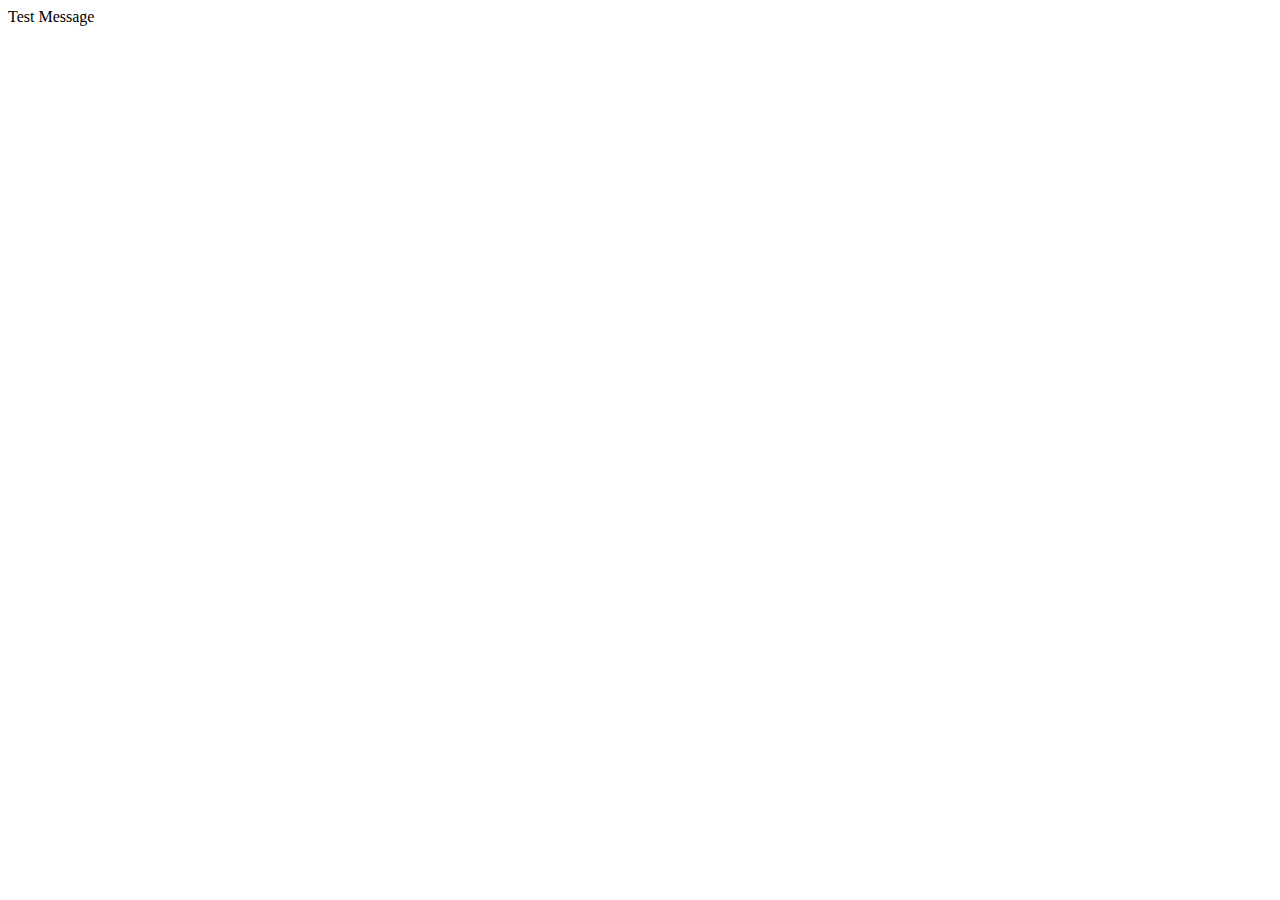
==== index.html @ 93689774 "start" ====
<!DOCTYPE html>
<html lang="en">
<head>
	<meta charset="UTF-8">
	<meta name="viewport" content="width=device-width, initial-scale=1.0">
	<title>Document</title>
</head>
<body>
	Test Message
</body>
</html>
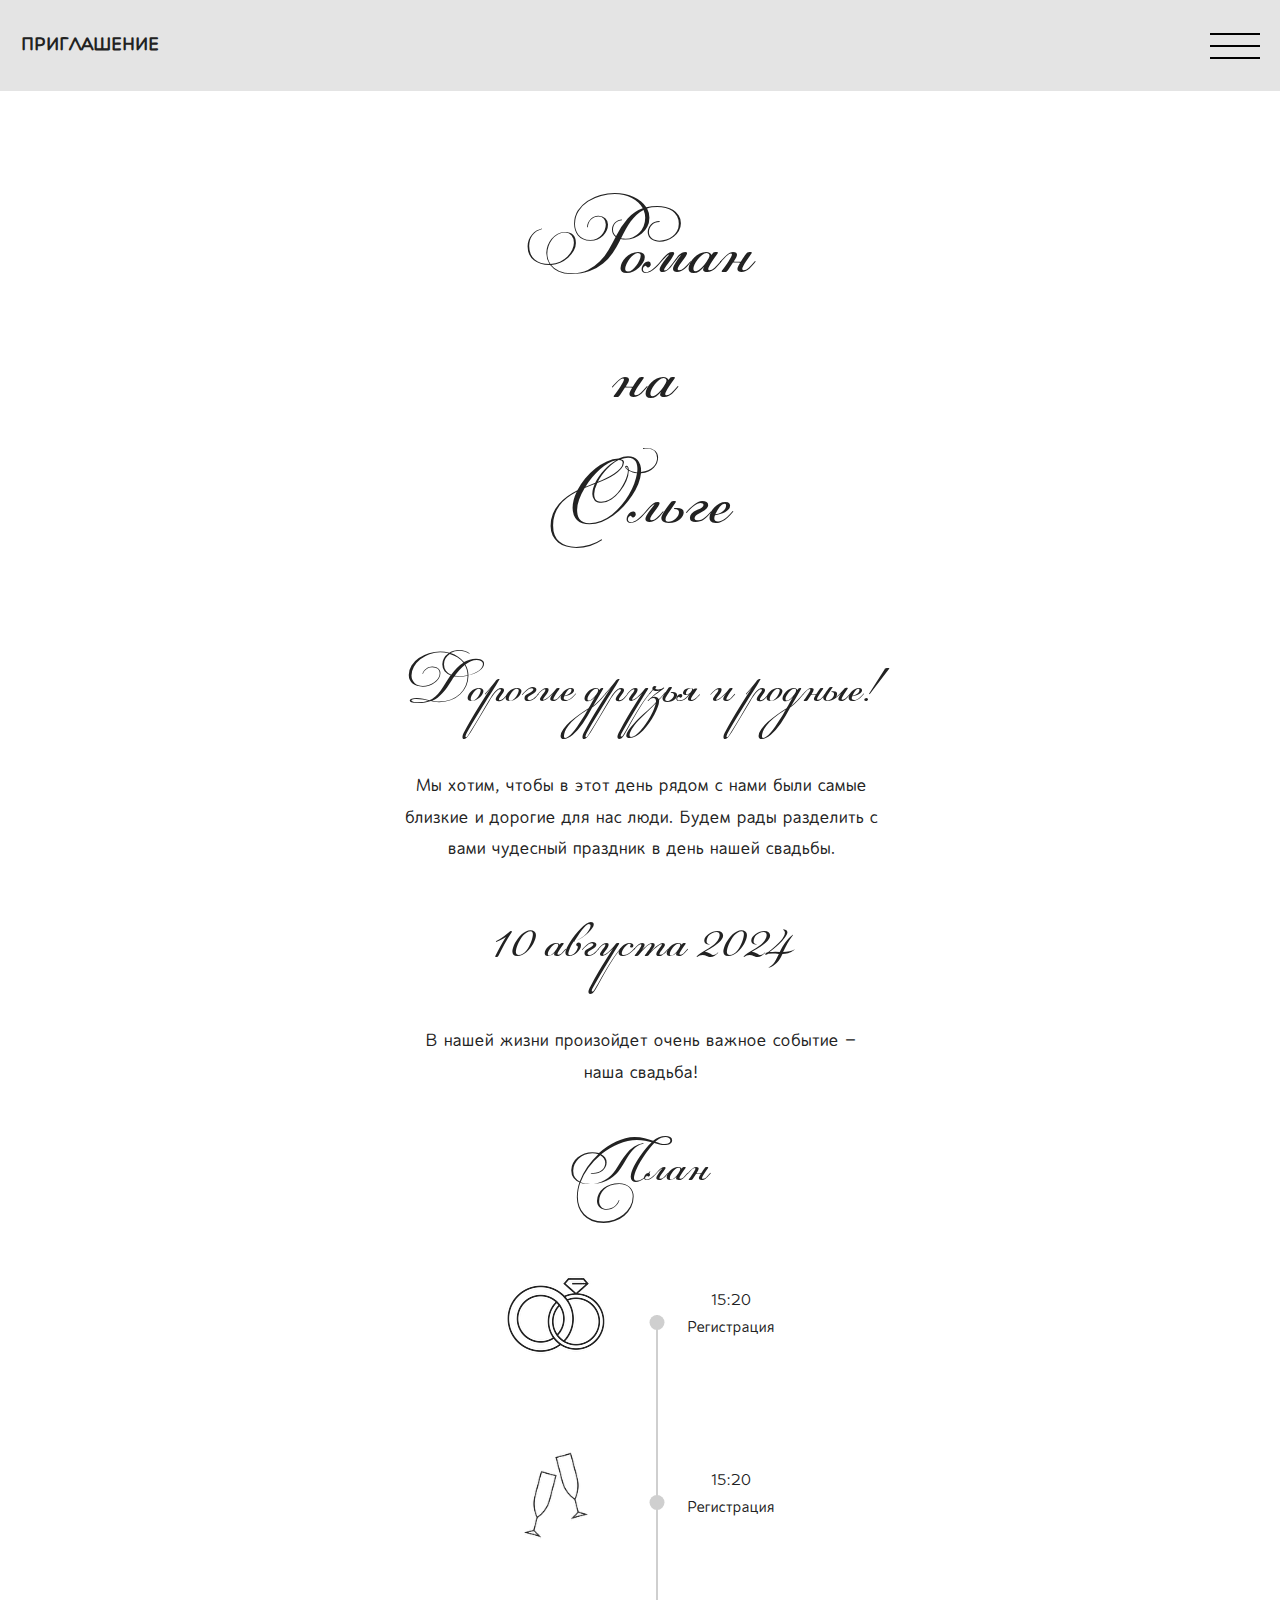
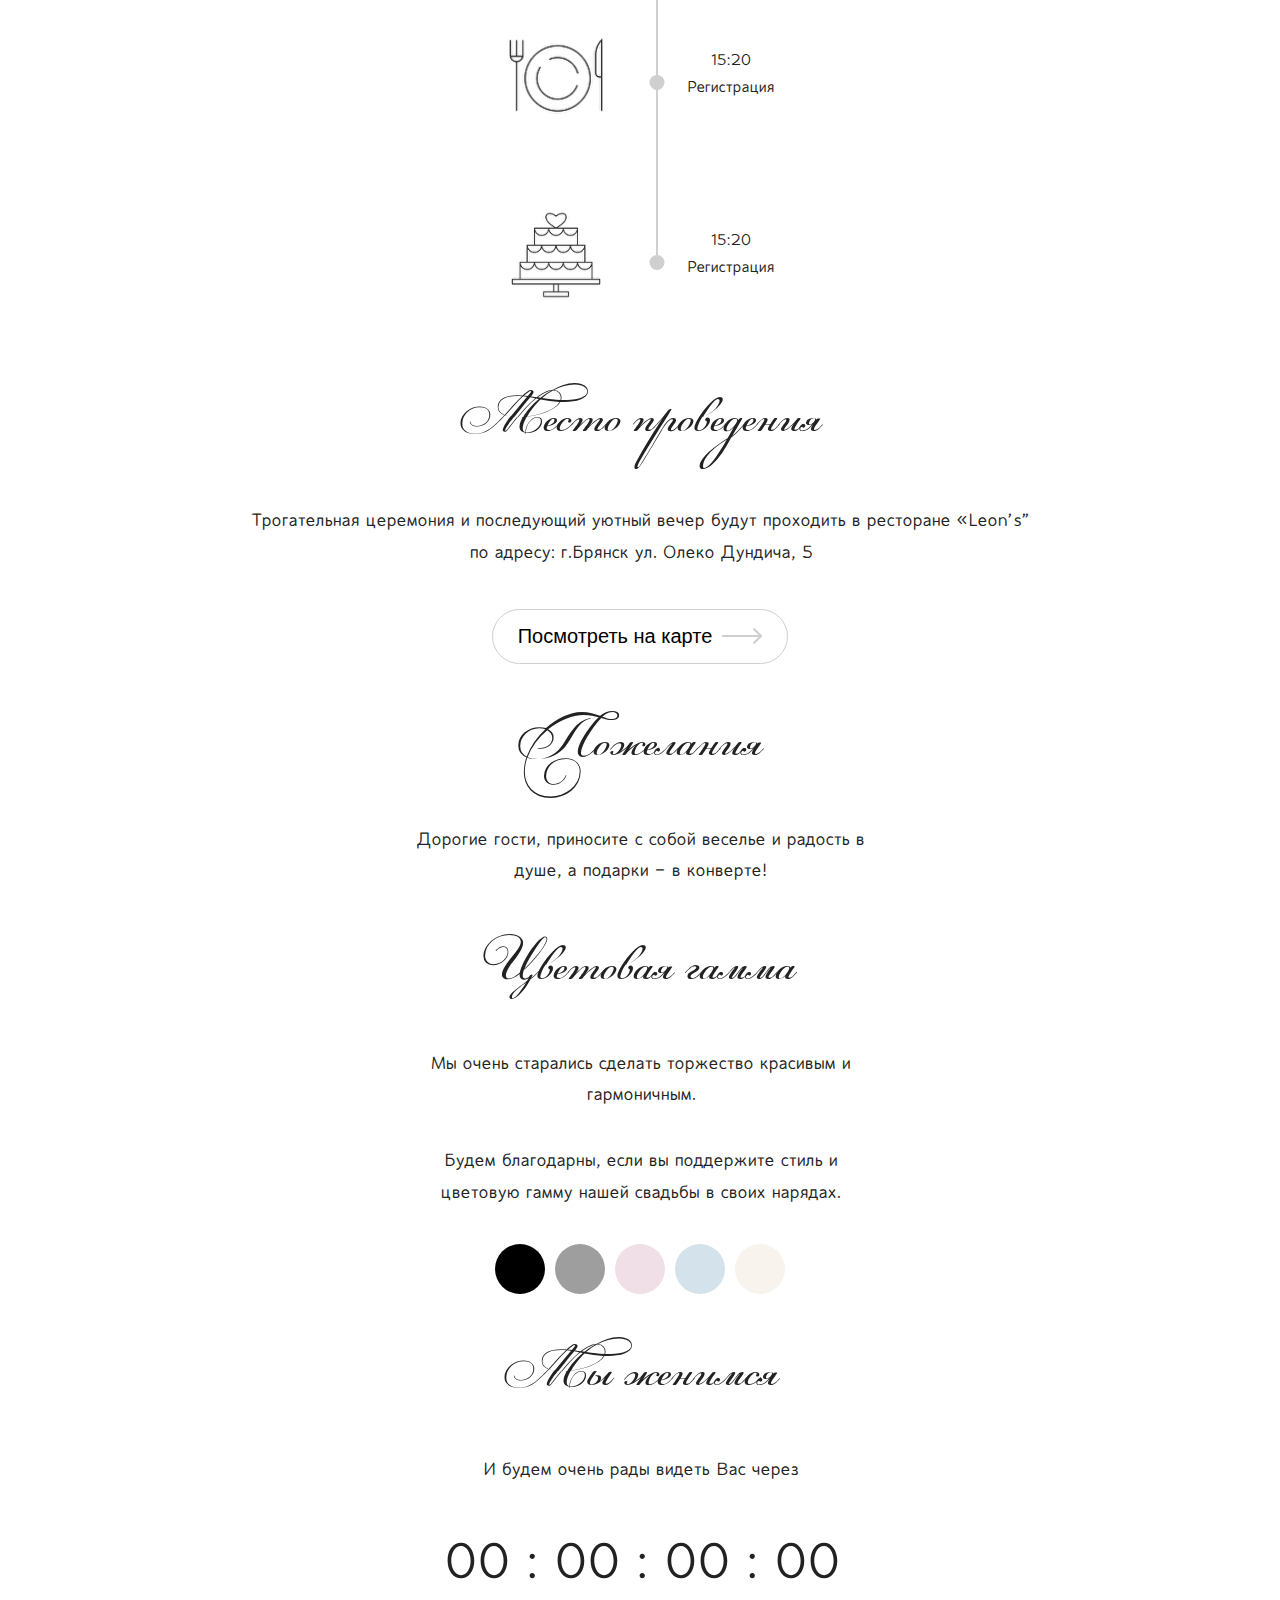
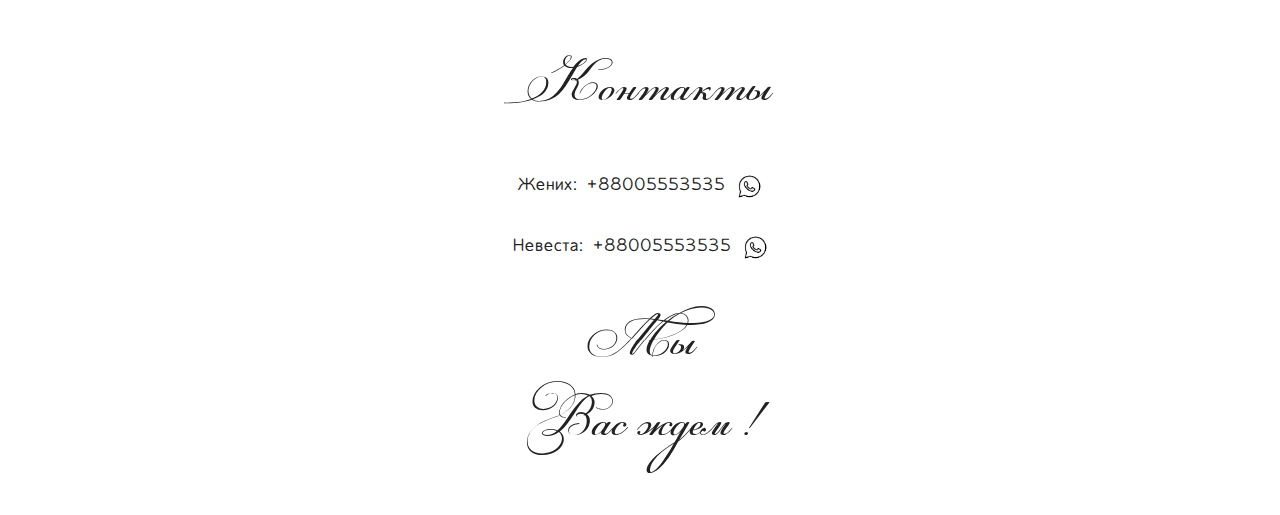
==== commit 5fd33536: "done desktop" ====
--- a/index.html
+++ b/index.html
@@ -1,11 +1,182 @@
 <!DOCTYPE html>
 <html lang="en">
+
 <head>
 	<meta charset="UTF-8">
 	<meta name="viewport" content="width=device-width, initial-scale=1.0">
+	<link rel="stylesheet" href="./fonts.css">
+	<link rel="stylesheet" href="./style.css">
 	<title>Document</title>
 </head>
+
 <body>
-	Test Message
+	<header>
+		<div class="header__wrapper">
+			<div class="header__title">
+				приглашение
+			</div>
+
+			<button class="burger__btn">
+				<div class="burger__line"></div>
+			</button>
+
+		</div>
+	</header>
+	<div class="burger__overlay"></div>
+	<div class="burger__menu">
+		<button class="burger__close"></button>
+		<ul>
+			<li><a href="#">Приглашаем Вас!</a></li>
+			<li><a href="#">План</a></li>
+			<li><a href="#">Как добраться?</a></li>
+			<li><a href="#">Контакты</a></li>
+		</ul>
+	</div>
+	<main>
+		<div class="container">
+			<div class="names">
+				<div class="names__main">Роман</div>
+				<div class="names__sub">на</div>
+				<div class="names__main">Ольге</div>
+			</div>
+
+			<div class="info-block">
+				<h2>Дорогие друзья и родные!</h2>
+				<div class="description">
+					Мы хотим, чтобы в этот день рядом с нами были самые близкие и дорогие для нас люди.
+					Будем рады разделить с вами чудесный праздник в день нашей свадьбы.
+				</div>
+			</div>
+
+			<div class="info-block">
+				<h2>10 августа 2024</h2>
+				<div class="description">
+					В нашей жизни произойдет очень
+					важное событие – наша свадьба!
+				</div>
+			</div>
+
+			<div class="plan">
+				<h2>План</h2>
+				<div class="description plan__wrapper">
+					<div class="plan__item">
+						<div class="plan__img">
+							<img src="/src/img/plan_1.png" alt="">
+						</div>
+
+						<div class="plan__time">
+							<div>15:20</div>
+							<div>Регистрация</div>
+						</div>
+					</div>
+
+					<div class="plan__item">
+						<div class="plan__img">
+							<img src="/src/img/plan_2.png" alt="">
+						</div>
+
+						<div class="plan__time">
+							<div>15:20</div>
+							<div>Регистрация</div>
+						</div>
+					</div>
+
+					<div class="plan__item">
+						<div class="plan__img">
+							<img src="./src/img/plan_3.png" alt="">
+						</div>
+
+						<div class="plan__time">
+							<div>15:20</div>
+							<div>Регистрация</div>
+						</div>
+					</div>
+
+					<div class="plan__item">
+						<div class="plan__img">
+							<img src="./src/img/plan_4.png" alt="">
+						</div>
+
+						<div class="plan__time">
+							<div>15:20</div>
+							<div>Регистрация</div>
+						</div>
+					</div>
+
+				</div>
+			</div>
+
+			<div class="info-block map">
+				<h2>Место проведения</h2>
+				<div class="description">
+					Трогательная церемония и последующий уютный вечер  будут проходить в ресторане «Leon’s” <br> по адресу:  г.Брянск ул. Олеко Дундича, 5
+				</div>
+				<button class="map__btn">
+					<p>
+						Посмотреть на карте
+					</p>
+					<div class="map__arrow" />
+				</button>
+				<div class="map__wrapper">
+					<script type="text/javascript" charset="utf-8" async
+						src="https://api-maps.yandex.ru/services/constructor/1.0/js/?um=constructor%3A252fe10f7a191d6874a0693f2eb930dd4487abc933e2cbe1b7acec1ec0d517e5&amp;width=100%&amp;height=450&amp;lang=ru_RU&amp;scroll=true"></script>
+				</div>
+			</div>
+
+			<div class="info-block whishes">
+				<h2>Пожелания</h2>
+				<div class="description">
+					Дорогие гости, приносите с собой веселье и радость в душе,
+					а подарки - в конверте!
+				</div>
+			</div>
+
+			<div class="info-block colors">
+				<h2>Цветовая гамма</h2>
+				<div class="description">
+					Мы очень старались сделать торжество красивым и гармоничным.
+				</div>
+				<div class="description">
+					Будем благодарны, если вы поддержите стиль и цветовую гамму нашей свадьбы в своих нарядах.
+				</div>
+				<div class="colors__wrapper">
+				</div>
+			</div>
+
+
+			<div class="info-block merryed">
+				<h2>Мы женимся</h2>
+				<div class="description">
+					И будем очень рады видеть Вас через
+				</div>
+
+				<div class="merryed__timer">
+					00 : 00 : 00 : 00
+				</div>
+			</div>
+
+			<div class="info-block contact">
+				<h2>Контакты</h2>
+				<div class="contact__wrapper description">
+					<div class="contact__item">Жених:
+						<a href="tel:">+88005553535</a>
+						<img src="./src/img/phone.png" alt="">
+					</div>
+					<div class="contact__item">Невеста:
+						<a href="tel:">+88005553535</a>
+						<img src="./src/img/phone.png" alt="">
+					</div>
+				</div>
+			</div>
+
+			<div class="info-block contact">
+				<h2>Мы <br> Вас ждем !</h2>
+			</div>
+		</div>
+	</main>
+
+	<script type="module" src="./script.js"></script>
+
 </body>
+
 </html>--- a/fonts.css
+++ b/fonts.css
@@ -0,0 +1,15 @@
+@font-face {
+	font-family: "Florisel";
+	font-weight: 400;
+	src: local("florisel"),
+		url("/src/fonts/florisel/florisel.woff") format("woff"),
+		url("/src/fonts/florisel/florisel.ttf") format("ttf");
+}
+
+@font-face {
+	font-family: "Klukva";
+	font-weight: 400;
+	src: local("florisel"),
+		url("/src/fonts/klukva/klukva.woff") format("woff"),
+		url("/src/fonts/klukva/klukva.ttf") format("ttf");
+}--- a/style.css
+++ b/style.css
@@ -0,0 +1,395 @@
+* {
+	margin: 0;
+	padding: 0;
+	box-sizing: border-box;
+}
+
+body {
+	margin: 0;
+	padding: 0;
+	overflow-x: hidden;
+	color: #222222;
+	line-height: 1.25;
+	font-family: 'Klukva';
+}
+
+h1,
+h2,
+h3,
+a,
+p,
+ul,
+li {
+	font-size: inherit;
+	padding: 0;
+	margin: 0;
+}
+
+a {
+	color: inherit;
+	text-decoration: none;
+}
+
+ul,
+li {
+	list-style: none;
+}
+
+button {
+	border: inherit;
+	background: inherit;
+}
+
+h2 {
+	font-size: 65px;
+	font-weight: 400;
+	font-family: 'Florisel';
+}
+
+.container {
+	max-width: 850px;
+	padding: 0 15px;
+	margin: 0 auto;
+}
+
+.names {
+	display: flex;
+	flex-direction: column;
+	font-family: 'Florisel';
+	margin-bottom: 80px;
+}
+
+.names__main {
+	font-size: 100px;
+}
+
+.names__sub {
+	font-size: 100px;
+}
+
+.description {
+	font-size: 25px;
+}
+
+main {
+	margin-top: 200px;
+	text-align: center;
+}
+
+header {
+	position: fixed;
+	z-index: 1;
+	top: 0;
+	left: 0;
+	padding: 30px 20px;
+	width: 100%;
+	background-color: #e4e4e4;
+}
+
+.header__wrapper {
+	display: flex;
+	justify-content: space-between;
+	align-items: center;
+	width: 100%;
+}
+
+.header__title {
+	color: #222222;
+	font-size: 25px;
+	font-weight: 700;
+	text-transform: uppercase;
+}
+
+.burger__btn {
+	display: flex;
+	flex-direction: column;
+	gap: 10px;
+	width: 50px;
+	cursor: pointer;
+	transition: .2s;
+}
+
+.burger__btn:hover {
+	transform: scale(1.1);
+}
+
+.burger__btn::before,
+.burger__btn::after {
+	content: '';
+	width: 100%;
+	height: 2px;
+	background: black;
+}
+
+.burger__line {
+	width: 100%;
+	height: 2px;
+	background: black;
+}
+
+.burger__btn.active {
+	gap: 0px;
+}
+
+.burger__btn.active::after {
+	transform: rotate(45deg);
+}
+
+.burger__btn.active::before {
+	transform: rotate(-45deg);
+}
+
+.burger__btn.active .burger__line {
+	display: none;
+}
+
+.burger__menu {
+	position: fixed;
+	z-index: 3;
+	top: 0;
+	right: -100%;
+	padding: 65px 45px 0;
+	height: 100%;
+	background: #a7a7a7;
+	transition: .25s;
+	color: #ffffff;
+}
+
+.burger__menu ul {
+	display: flex;
+	flex-direction: column;
+	font-size: 24px;
+	gap: 20px;
+}
+
+.burger__menu ul li {
+	transition: .25s;
+}
+
+.burger__menu ul li:hover {
+	color: rgb(76, 77, 73);
+	transform: scale(1.1);
+}
+
+.burger__menu.active {
+	right: 0;
+}
+
+.burger__overlay {
+	display: none;
+	position: fixed;
+	z-index: 2;
+	top: 0;
+	left: 0;
+	width: 100%;
+	height: 100%;
+	background: rgba(0, 0, 0, 0.5);
+}
+
+.active.burger__overlay {
+	display: block;
+}
+
+.burger__close {
+	position: absolute;
+	top: 15px;
+	right: 15px;
+	width: 25px;
+	height: 25px;
+	transition: .2s;
+	padding: 3px;
+	cursor: pointer;
+}
+
+.burger__close::before,
+.burger__close::after {
+	content: '';
+	position: absolute;
+	top: 50%;
+	left: 0;
+	width: 100%;
+	height: 2px;
+	transform: rotate(45deg);
+	background: #ffffff;
+}
+
+.burger__close::after {
+	transform: rotate(-45deg);
+}
+
+.burger__close:hover {
+	transform: scale(1.2);
+}
+
+.info-block {
+	display: flex;
+	flex-direction: column;
+	max-width: 475px;
+	margin: 0 auto;
+	gap: 35px;
+	margin-bottom: 45px;
+}
+
+/* ====== PLAN ===== */
+
+.plan__wrapper {
+	margin-top: 50px;
+}
+
+.plan__item {
+	display: flex;
+	align-items: center;
+	justify-content: center;
+	height: 100px;
+	margin-bottom: 80px;
+	gap: 80px;
+}
+
+.plan__time {
+	position: relative;
+	display: flex;
+	flex-direction: column;
+	justify-content: center;
+	height: 100%;
+	font-size: 22px;
+}
+
+.plan__time::after,
+.plan__time::before {
+	content: '';
+	display: block;
+	position: absolute;
+	top: 0;
+	left: -30px;
+	background: #cfcfcf;
+}
+
+.plan__time::after {
+	width: 15px;
+	height: 15px;
+	border-radius: 50%;
+	top: 50%;
+	left: -29px;
+	transform: translateX(-50%);
+}
+
+.plan__time::before {
+	width: 2px;
+	height: calc(100% + 80px);
+}
+
+.plan__item:first-child .plan__time::before {
+	height: calc(50% + 80px);
+	top: 50%;
+}
+
+.plan__item:last-child .plan__time::before {
+	height: 50%;
+}
+
+.plan__img {
+	width: 100px;
+	height: 100px;
+}
+
+.plan__img img {
+	width: 100%;
+	object-fit: contain;
+}
+
+
+/* MAP */
+.info-block.map {
+	max-width: 100%;
+	gap: 40px;
+}
+
+.map__wrapper {
+	display: none;
+}
+
+.map__wrapper.active {
+	display: block;
+}
+
+.map__btn {
+	display: flex;
+	align-self: center;
+	align-items: center;
+	gap: 10px;
+	font-size: 20px;
+	padding: 15px 25px;
+	border-radius: 35px;
+	border: 1px solid #cfcfcf;
+	cursor: pointer;
+	transition: .2s;
+}
+
+.map__arrow {
+	position: relative;
+	width: 40px;
+	height: 2px;
+	background: #cfcfcf;
+}
+
+.map__arrow::after,
+.map__arrow::before {
+	content: '';
+	position: absolute;
+	width: 10px;
+	height: 2px;
+	right: 0;
+	background: #cfcfcf;
+}
+
+.map__arrow::after {
+	transform: translateY(-4px) rotate(45deg);
+}
+
+.map__arrow::before {
+	transform: translateY(4px) rotate(-45deg);
+}
+
+.colors__wrapper {
+	display: flex;
+	align-items: center;
+	justify-content: center;
+	gap: 10px;
+}
+
+.colors__item {
+	width: 50px;
+	height: 50px;
+	border-radius: 50%;
+}
+
+
+/* merryed__timer */
+
+.info-block.merryed {
+	max-width: 100%;
+}
+
+.merryed__timer {
+	font-size: 70px;
+}
+
+/* contact__wrapper */
+
+.contact__wrapper {
+	display: flex;
+	flex-direction: column;
+	gap: 30px;
+}
+
+.contact__item {
+	display: flex;
+	justify-content: center;
+	align-items: center;
+	gap: 10px;
+}
+
+.contact__item img {
+	width: 30px;
+	height: 30px;
+}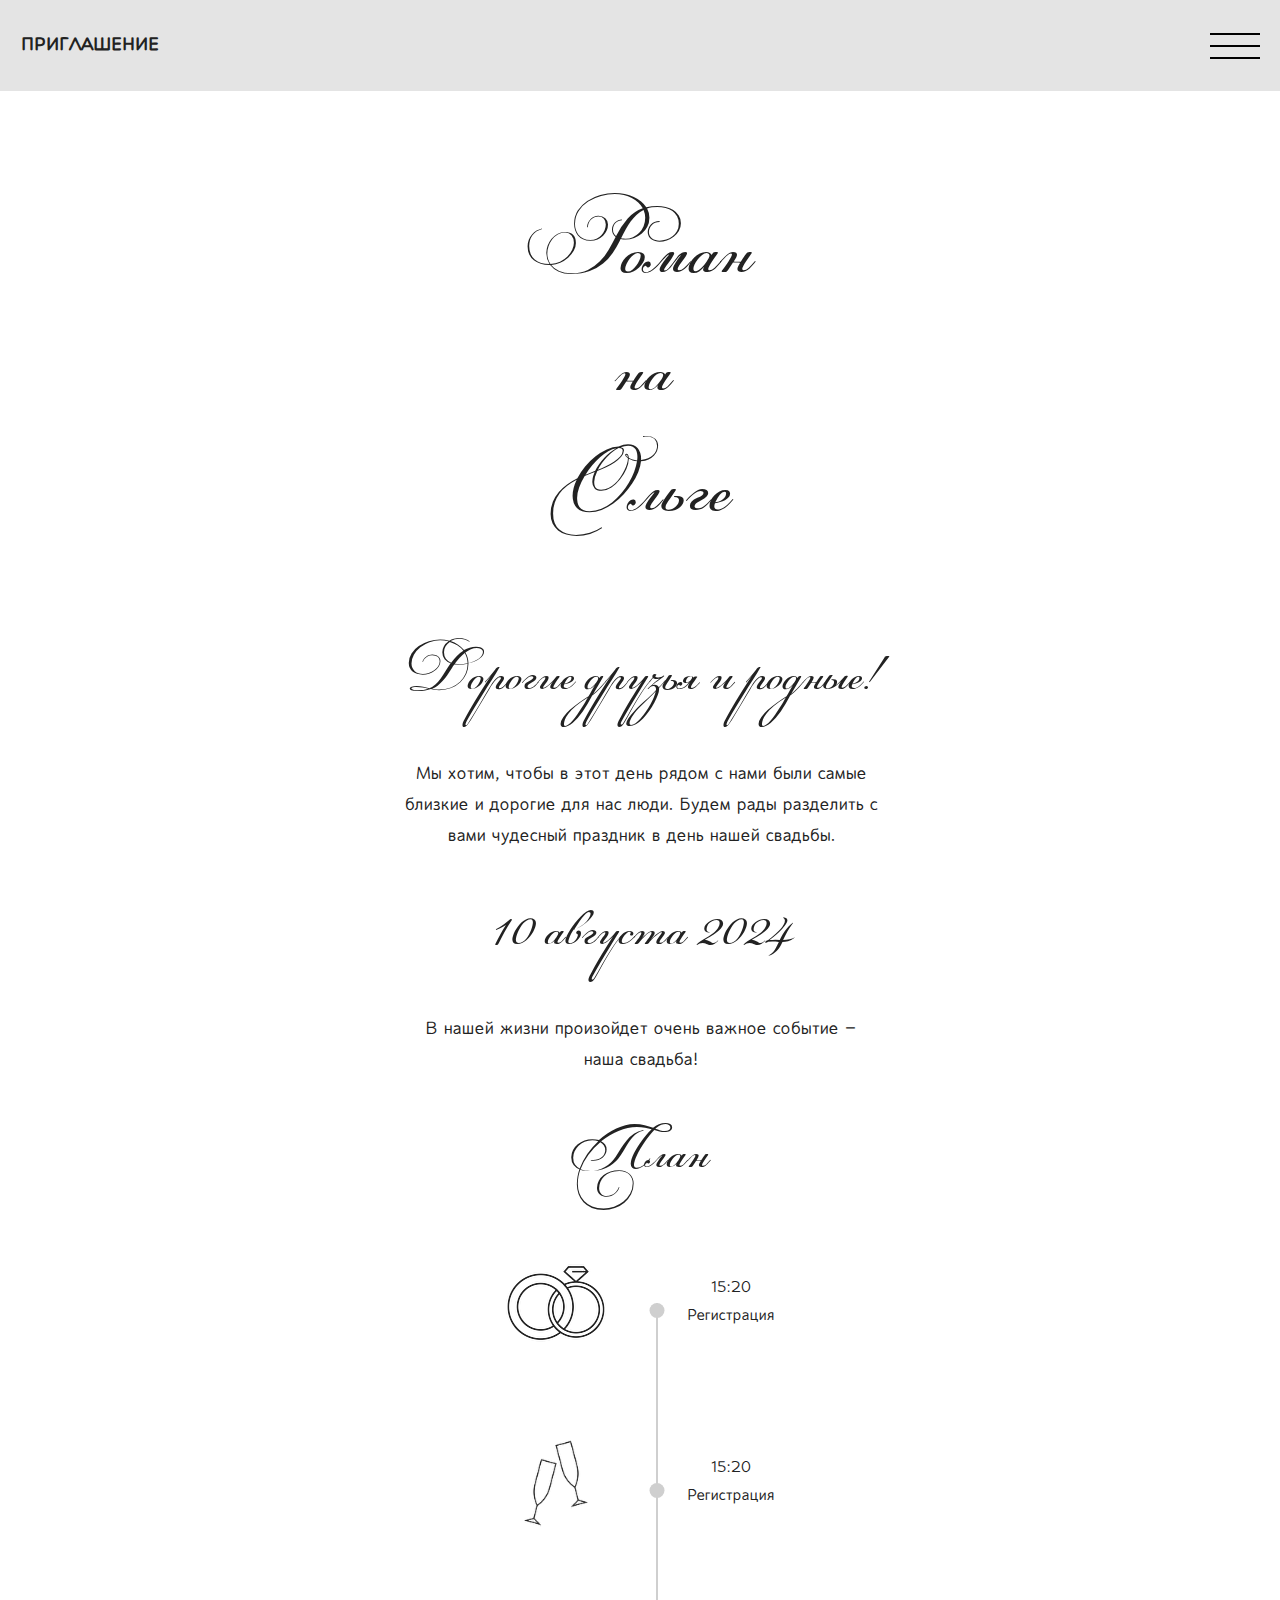
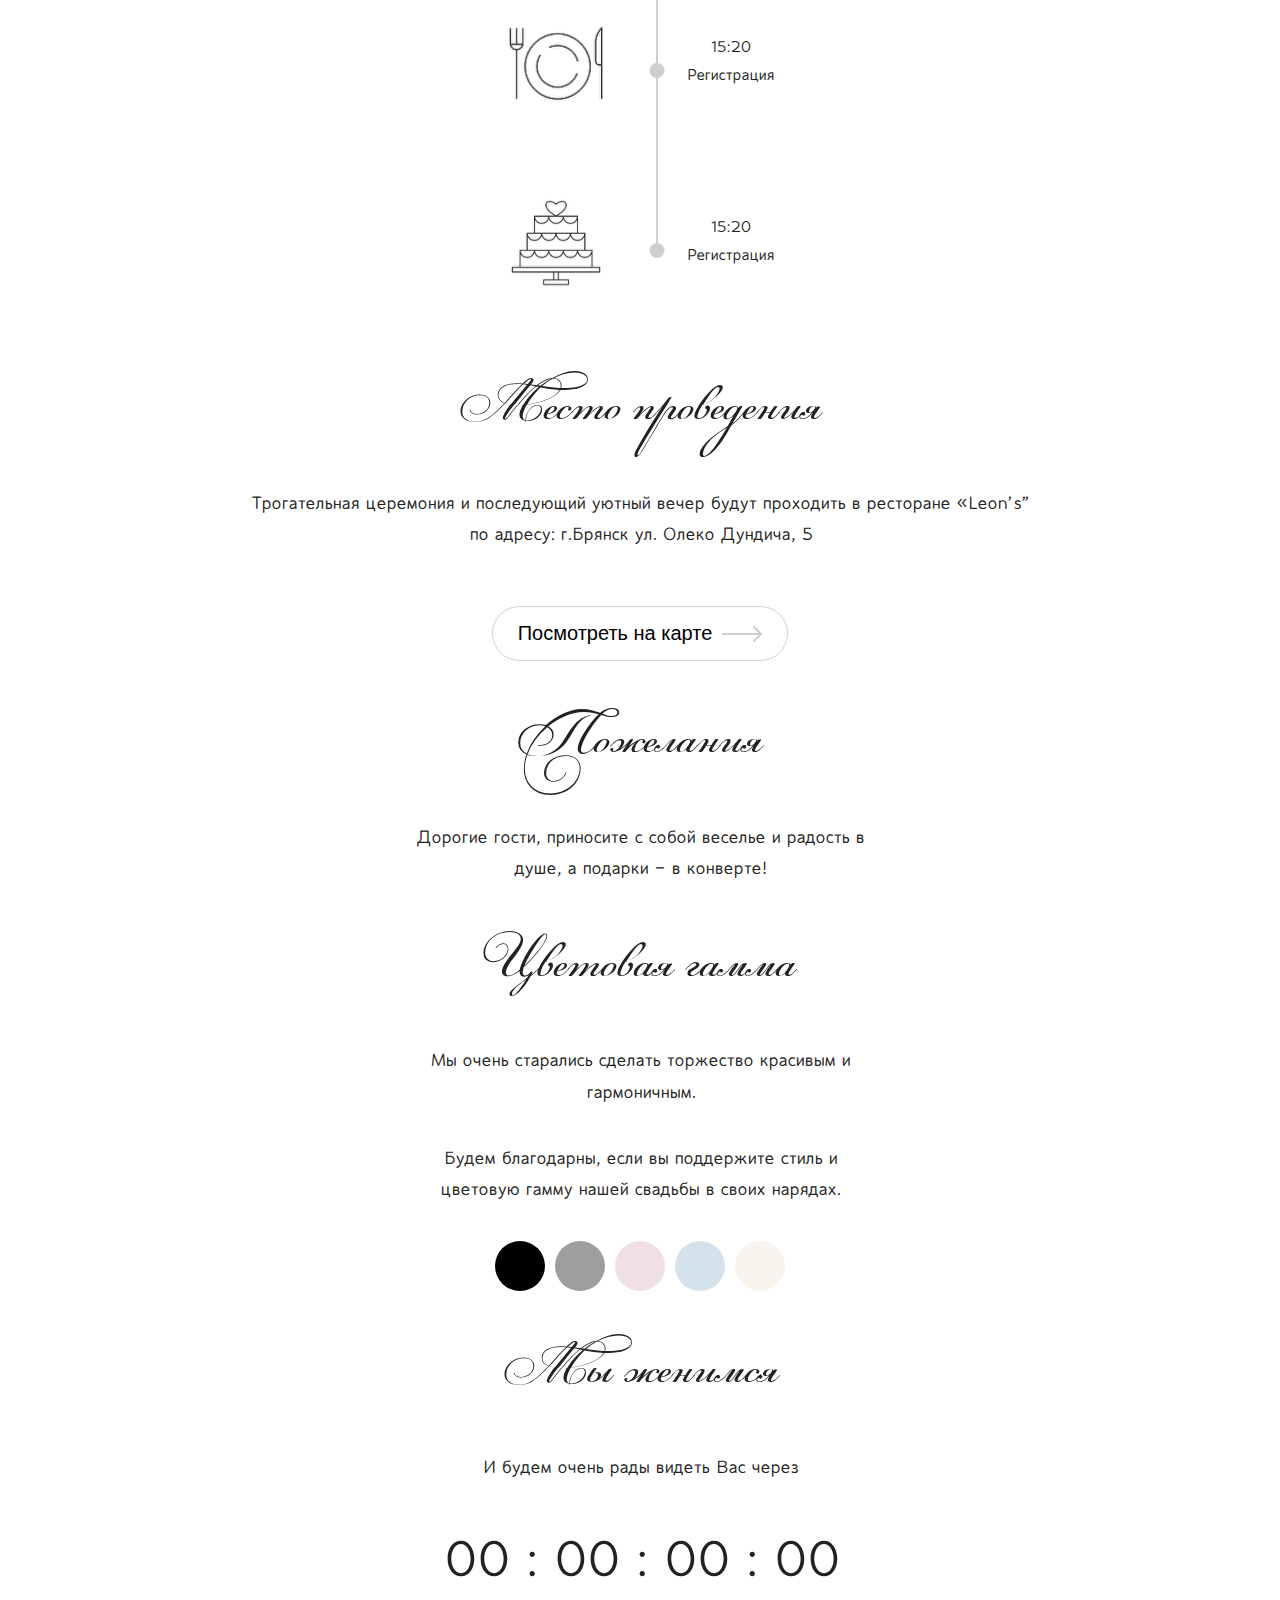
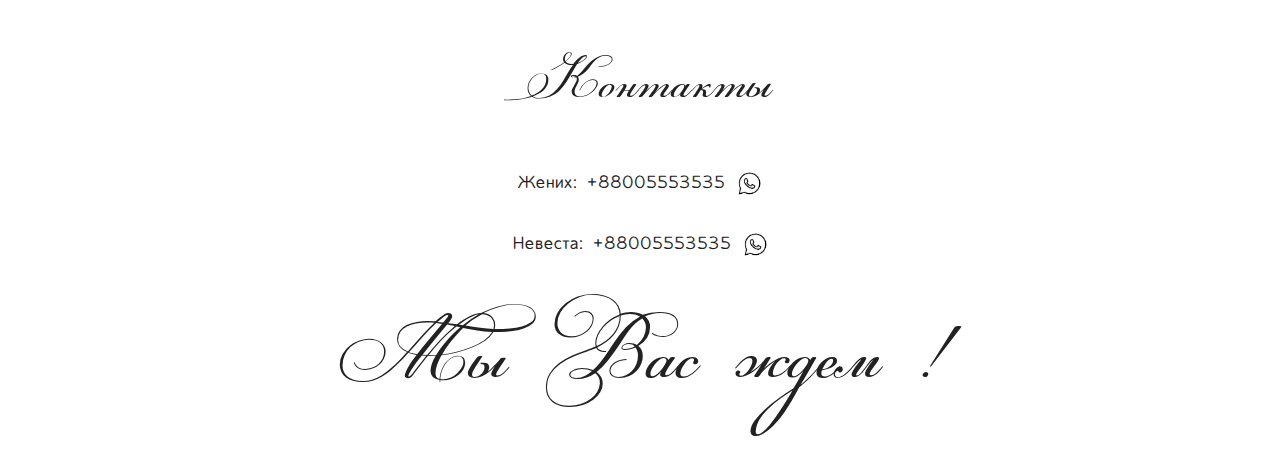
==== commit c7ab2cbd: "tag v2: add adaptiv and link" ====
--- a/index.html
+++ b/index.html
@@ -26,10 +26,12 @@
 	<div class="burger__menu">
 		<button class="burger__close"></button>
 		<ul>
-			<li><a href="#">Приглашаем Вас!</a></li>
-			<li><a href="#">План</a></li>
-			<li><a href="#">Как добраться?</a></li>
-			<li><a href="#">Контакты</a></li>
+			<li><a href="#invite">Приглашаем Вас!</a></li>
+			<li><a href="#plan">План</a></li>
+			<li><a href="#map">Как добраться?</a></li>
+			<li><a href="#whishes">Пожелания</a></li>
+			<li><a href="#colors">Цветовая гамма</a></li>
+			<li><a href="#contacts">Контакты</a></li>
 		</ul>
 	</div>
 	<main>
@@ -40,7 +42,7 @@
 				<div class="names__main">Ольге</div>
 			</div>
 
-			<div class="info-block">
+			<div class="info-block" id="invite">
 				<h2>Дорогие друзья и родные!</h2>
 				<div class="description">
 					Мы хотим, чтобы в этот день рядом с нами были самые близкие и дорогие для нас люди.
@@ -56,7 +58,7 @@
 				</div>
 			</div>
 
-			<div class="plan">
+			<div class="plan"  id="plan">
 				<h2>План</h2>
 				<div class="description plan__wrapper">
 					<div class="plan__item">
@@ -106,7 +108,7 @@
 				</div>
 			</div>
 
-			<div class="info-block map">
+			<div class="info-block map"  id="map">
 				<h2>Место проведения</h2>
 				<div class="description">
 					Трогательная церемония и последующий уютный вечер  будут проходить в ресторане «Leon’s” <br> по адресу:  г.Брянск ул. Олеко Дундича, 5
@@ -123,7 +125,7 @@
 				</div>
 			</div>
 
-			<div class="info-block whishes">
+			<div class="info-block whishes"  id="whishes">
 				<h2>Пожелания</h2>
 				<div class="description">
 					Дорогие гости, приносите с собой веселье и радость в душе,
@@ -131,7 +133,7 @@
 				</div>
 			</div>
 
-			<div class="info-block colors">
+			<div class="info-block colors" id="colors">
 				<h2>Цветовая гамма</h2>
 				<div class="description">
 					Мы очень старались сделать торжество красивым и гармоничным.
@@ -155,7 +157,7 @@
 				</div>
 			</div>
 
-			<div class="info-block contact">
+			<div class="info-block contact" id="contacts">
 				<h2>Контакты</h2>
 				<div class="contact__wrapper description">
 					<div class="contact__item">Жених:
@@ -169,8 +171,8 @@
 				</div>
 			</div>
 
-			<div class="info-block contact">
-				<h2>Мы <br> Вас ждем !</h2>
+			<div class="info-block end">
+				<h2>Мы Вас ждем !</h2>
 			</div>
 		</div>
 	</main>
--- a/style.css
+++ b/style.css
@@ -2,6 +2,11 @@
 	margin: 0;
 	padding: 0;
 	box-sizing: border-box;
+}
+
+html {
+	scroll-behavior: smooth;
+	scroll-padding-top: 110px;
 }
 
 body {
@@ -64,7 +69,7 @@
 }
 
 .names__sub {
-	font-size: 100px;
+	font-size: 90px;
 }
 
 .description {
@@ -301,7 +306,6 @@
 /* MAP */
 .info-block.map {
 	max-width: 100%;
-	gap: 40px;
 }
 
 .map__wrapper {
@@ -318,6 +322,7 @@
 	align-items: center;
 	gap: 10px;
 	font-size: 20px;
+	margin-top: 20px;
 	padding: 15px 25px;
 	border-radius: 35px;
 	border: 1px solid #cfcfcf;
@@ -392,4 +397,62 @@
 .contact__item img {
 	width: 30px;
 	height: 30px;
+}
+
+.info-block.end {
+	max-width: 100%;
+}
+
+.info-block.end h2 {
+	word-spacing: 20px;
+	font-size: 100px;
+}
+
+@media (max-width: 765px) {
+	.names__main {
+		font-size: 75px;
+	}
+
+	.names__sub {
+		font-size: 70px;
+	}
+
+	h2 {
+		font-size: 50px;
+	}
+
+	.info-block {
+		gap: 10px;
+		margin-bottom: 30px
+	}
+
+	.description {
+		font-size: 20px;
+	}
+
+	.merryed__timer {
+		font-size: 55px;
+	}
+
+	.info-block.end h2 {
+		font-size: 55px;
+		word-spacing: 5px;
+	}
+
+	.plan__wrapper {
+		margin-top: 20px;
+	}
+
+	.plan__item {
+		margin-bottom: 55px;
+	}
+
+	.map__btn {
+		font-size: 16px;
+		padding: 10px 15px;
+	}
+
+	.contact__wrapper {
+		gap: 15px;
+	}
 }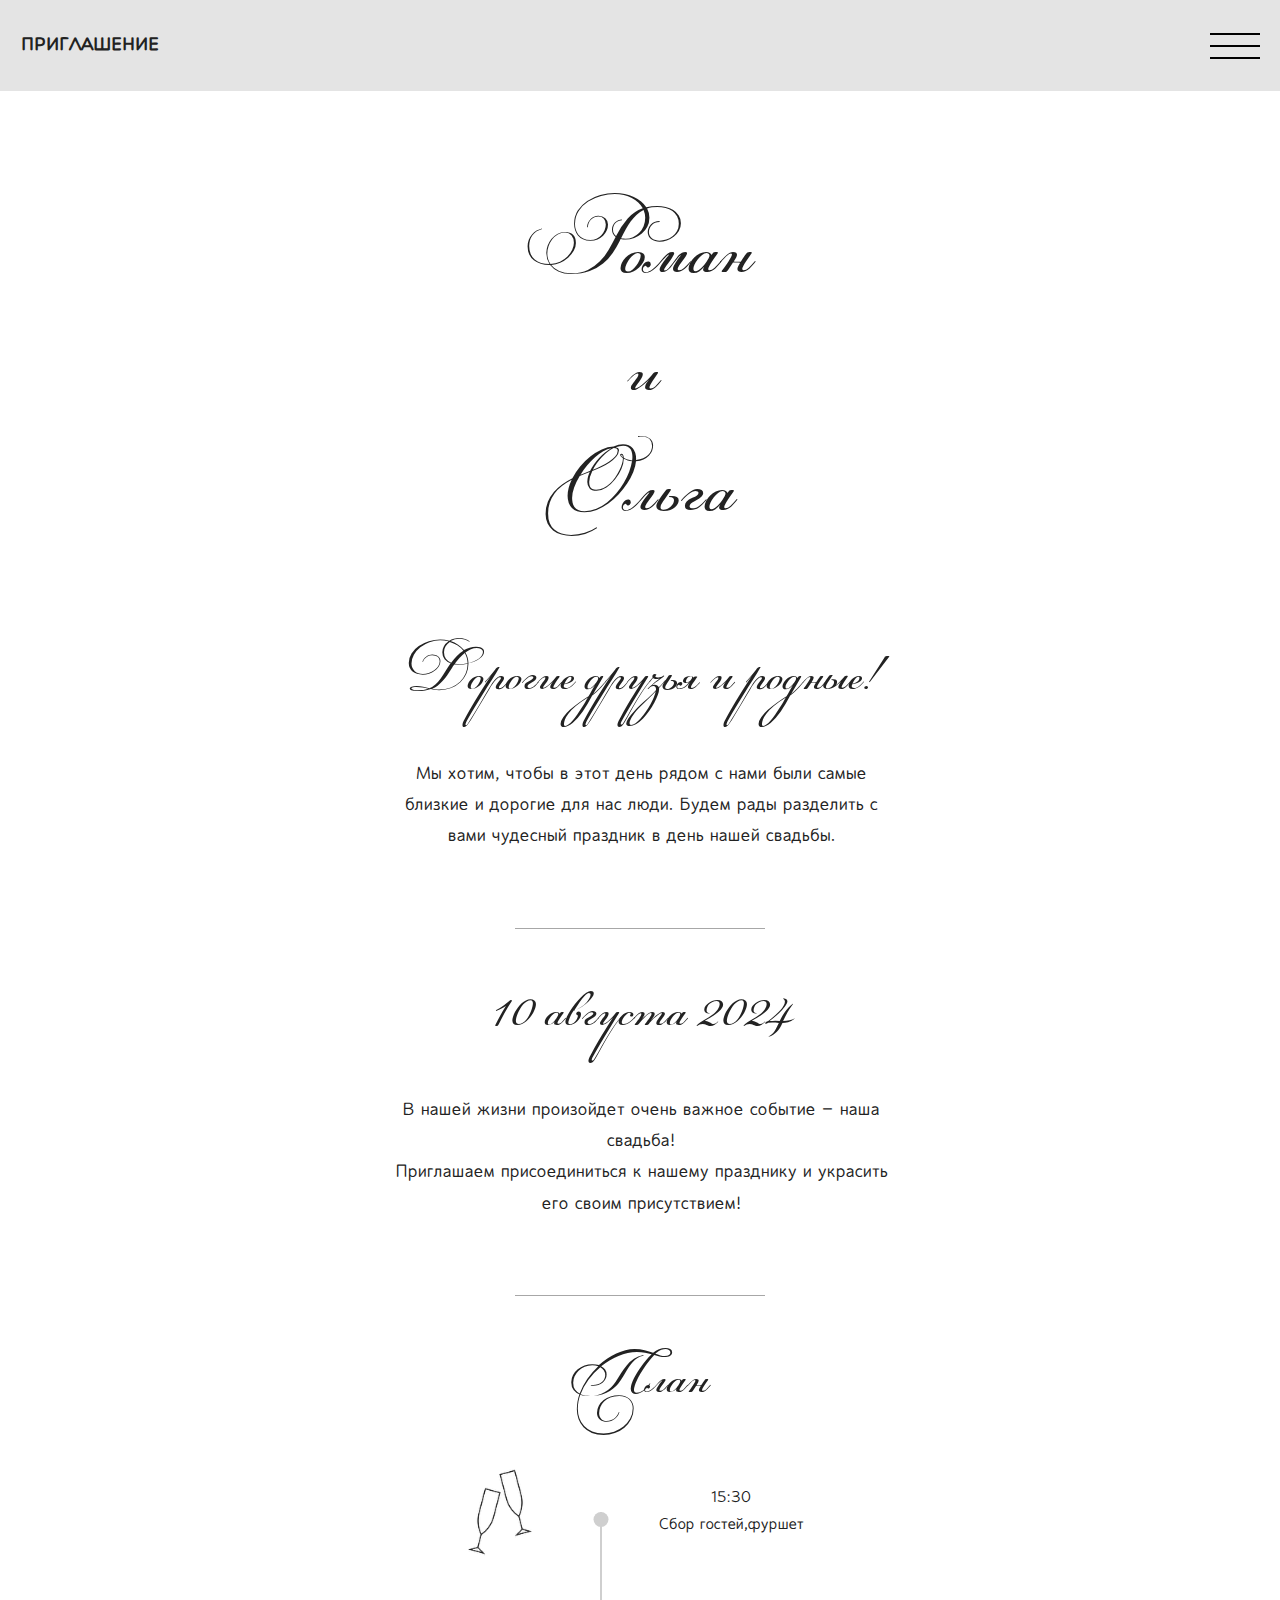
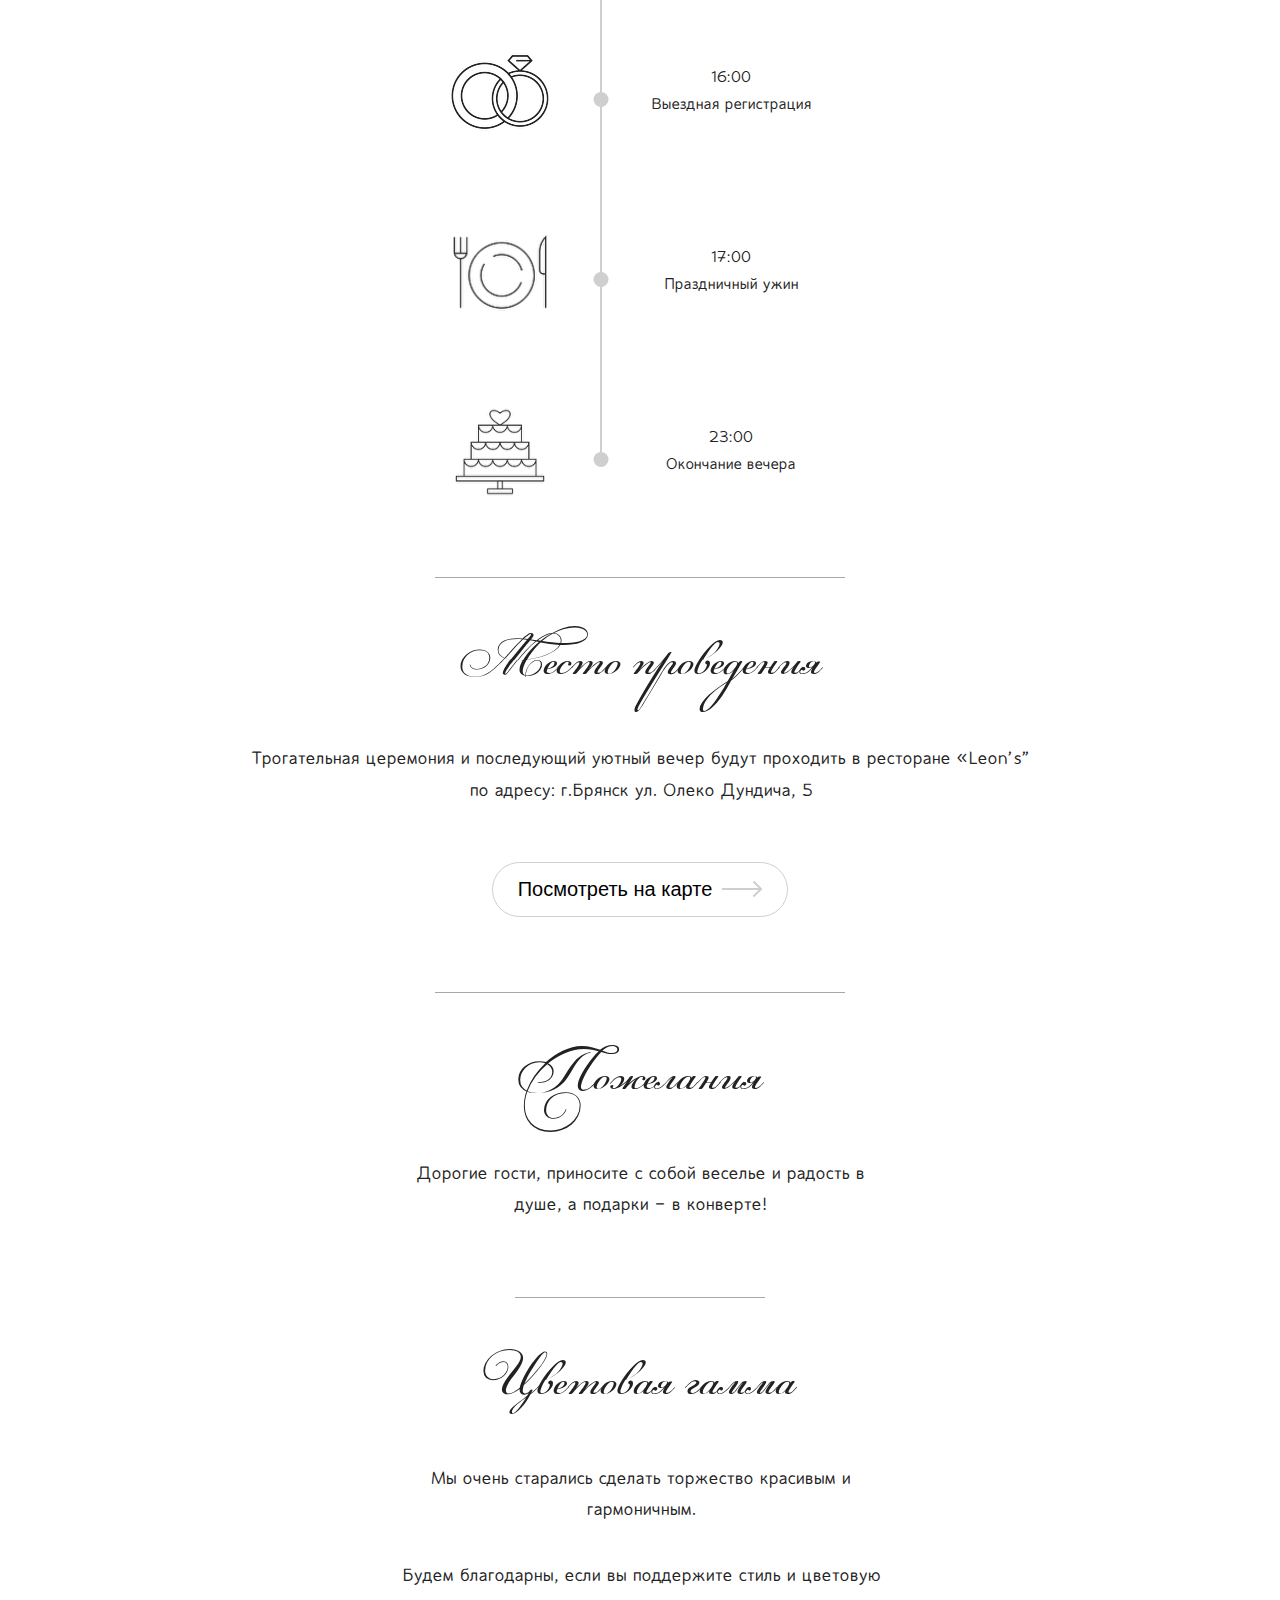
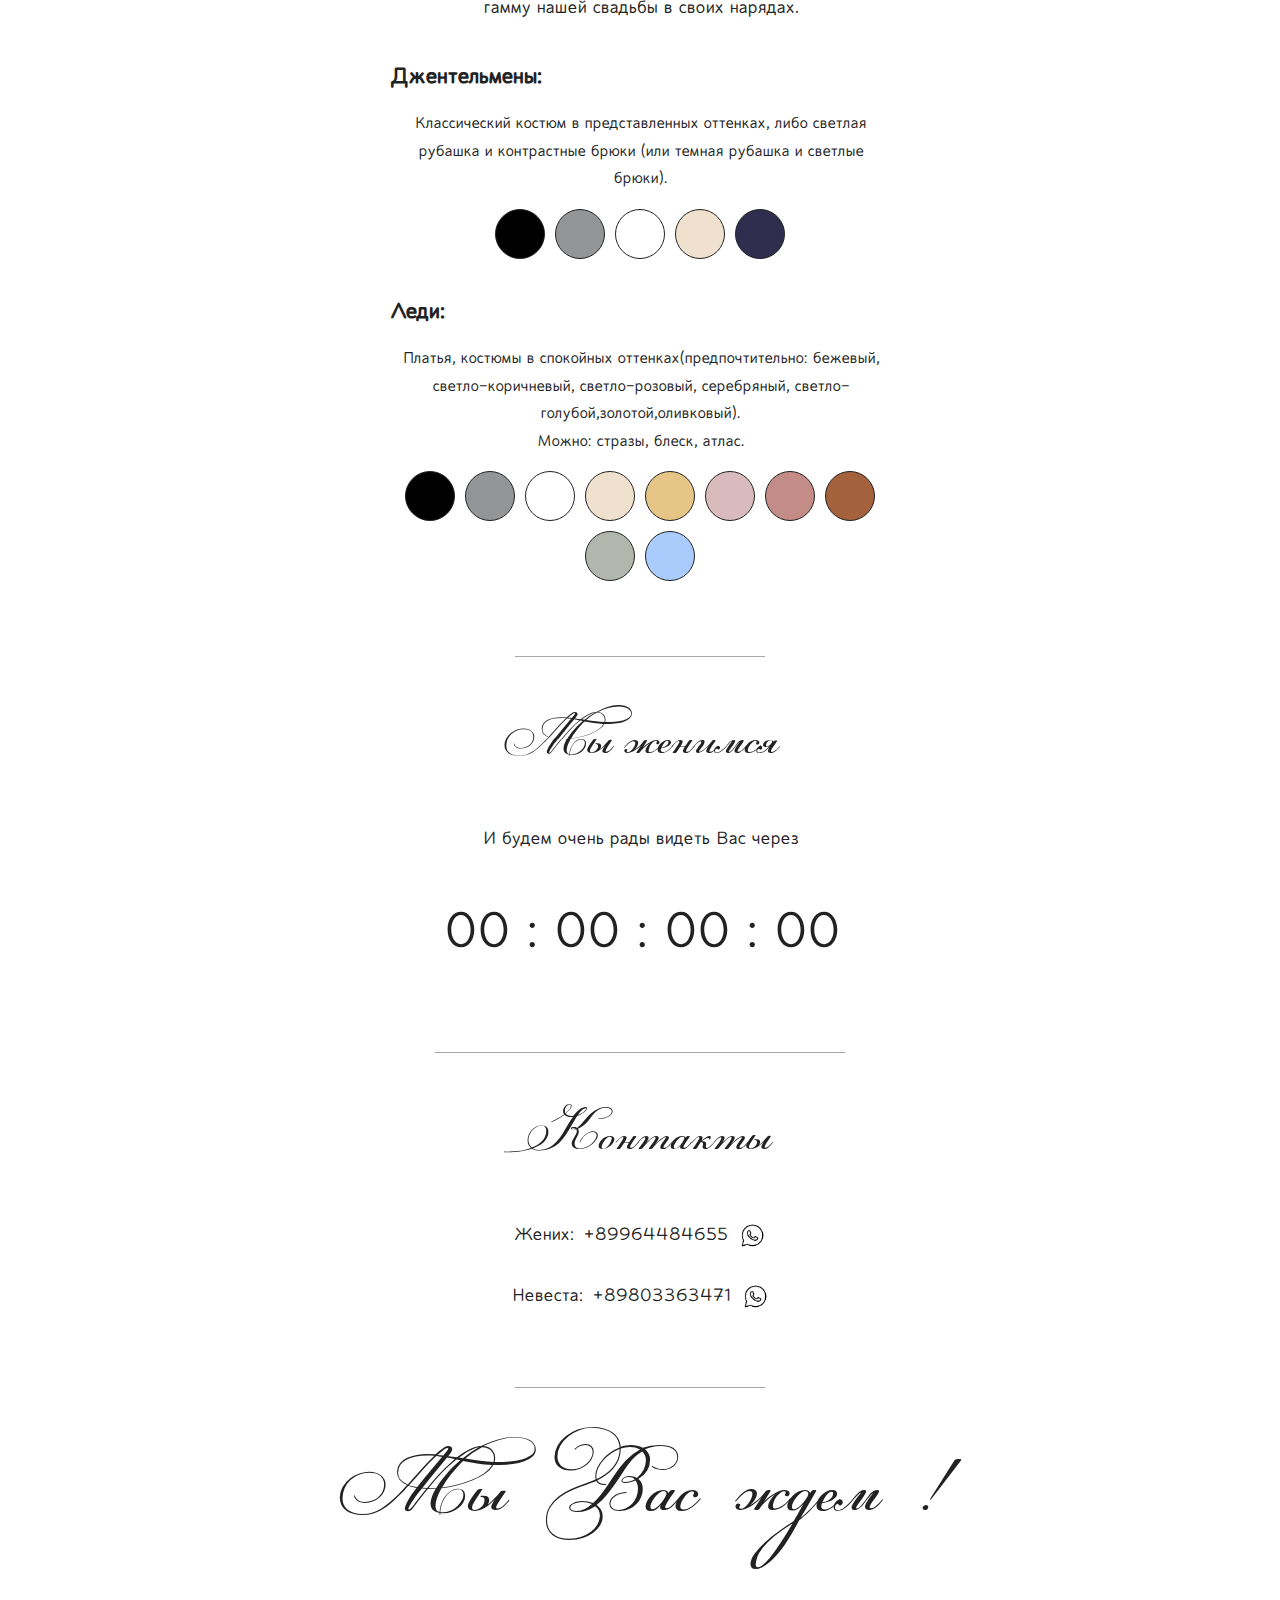
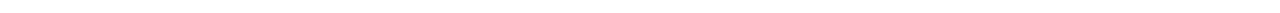
==== commit aa14e534: "tag v3: first edits" ====
--- a/index.html
+++ b/index.html
@@ -38,8 +38,8 @@
 		<div class="container">
 			<div class="names">
 				<div class="names__main">Роман</div>
-				<div class="names__sub">на</div>
-				<div class="names__main">Ольге</div>
+				<div class="names__sub">и</div>
+				<div class="names__main">Ольга</div>
 			</div>
 
 			<div class="info-block" id="invite">
@@ -48,38 +48,45 @@
 					Мы хотим, чтобы в этот день рядом с нами были самые близкие и дорогие для нас люди.
 					Будем рады разделить с вами чудесный праздник в день нашей свадьбы.
 				</div>
-			</div>
+
+				<div class="separator"></div>
+			</div>
+
 
 			<div class="info-block">
 				<h2>10 августа 2024</h2>
 				<div class="description">
 					В нашей жизни произойдет очень
-					важное событие – наша свадьба!
-				</div>
-			</div>
-
-			<div class="plan"  id="plan">
+					важное событие – наша свадьба! <br>
+
+					Приглашаем присоединиться к нашему празднику и украсить его своим присутствием!
+				</div>
+
+				<div class="separator"></div>
+			</div>
+
+			<div class="plan" id="plan">
 				<h2>План</h2>
 				<div class="description plan__wrapper">
 					<div class="plan__item">
 						<div class="plan__img">
-							<img src="/src/img/plan_1.png" alt="">
-						</div>
-
-						<div class="plan__time">
-							<div>15:20</div>
-							<div>Регистрация</div>
-						</div>
-					</div>
-
-					<div class="plan__item">
-						<div class="plan__img">
 							<img src="/src/img/plan_2.png" alt="">
 						</div>
 
 						<div class="plan__time">
-							<div>15:20</div>
-							<div>Регистрация</div>
+							<div>15:30</div>
+							<div>Сбор гостей,фуршет</div>
+						</div>
+					</div>
+
+					<div class="plan__item">
+						<div class="plan__img">
+							<img src="./src/img/plan_1.png" alt="">
+						</div>
+
+						<div class="plan__time">
+							<div>16:00</div>
+							<div>Выездная регистрация</div>
 						</div>
 					</div>
 
@@ -89,23 +96,24 @@
 						</div>
 
 						<div class="plan__time">
-							<div>15:20</div>
-							<div>Регистрация</div>
-						</div>
-					</div>
-
-					<div class="plan__item">
-						<div class="plan__img">
-							<img src="./src/img/plan_4.png" alt="">
-						</div>
-
-						<div class="plan__time">
-							<div>15:20</div>
-							<div>Регистрация</div>
-						</div>
-					</div>
-
-				</div>
+							<div>17:00</div>
+							<div>Праздничный ужин</div>
+						</div>
+					</div>
+
+					<div class="plan__item">
+						<div class="plan__img">
+							<img src="/src/img/plan_4.png" alt="">
+						</div>
+
+						<div class="plan__time">
+							<div>23:00</div>
+							<div>Окончание вечера</div>
+						</div>
+					</div>
+
+				</div>
+				<div class="separator"></div>
 			</div>
 
 			<div class="info-block map"  id="map">
@@ -123,6 +131,8 @@
 					<script type="text/javascript" charset="utf-8" async
 						src="https://api-maps.yandex.ru/services/constructor/1.0/js/?um=constructor%3A252fe10f7a191d6874a0693f2eb930dd4487abc933e2cbe1b7acec1ec0d517e5&amp;width=100%&amp;height=450&amp;lang=ru_RU&amp;scroll=true"></script>
 				</div>
+
+				<div class="separator"></div>
 			</div>
 
 			<div class="info-block whishes"  id="whishes">
@@ -131,6 +141,8 @@
 					Дорогие гости, приносите с собой веселье и радость в душе,
 					а подарки - в конверте!
 				</div>
+
+				<div class="separator"></div>
 			</div>
 
 			<div class="info-block colors" id="colors">
@@ -141,8 +153,25 @@
 				<div class="description">
 					Будем благодарны, если вы поддержите стиль и цветовую гамму нашей свадьбы в своих нарядах.
 				</div>
-				<div class="colors__wrapper">
-				</div>
+				<div class="colors__item">
+					<p class="colors__title">Джентельмены:</p>
+					<p>Классический костюм в представленных оттенках, либо светлая рубашка и контрастные брюки
+						(или темная рубашка и светлые брюки).
+					</p>
+					<div class="colors__wrapper man"></div>
+				</div>
+
+				<div class="colors__item">
+					<p class="colors__title">Леди:</p>
+					<p>Платья, костюмы в спокойных оттенках(предпочтительно: бежевый, светло-коричневый,
+						светло-розовый, серебряный, светло-голубой,золотой,оливковый). <br>
+
+						Можно: стразы, блеск, атлас.
+					</p>
+					<div class="colors__wrapper woman"></div>
+				</div>
+
+				<div class="separator"></div>
 			</div>
 
 
@@ -155,20 +184,24 @@
 				<div class="merryed__timer">
 					00 : 00 : 00 : 00
 				</div>
+
+				<div class="separator"></div>
 			</div>
 
 			<div class="info-block contact" id="contacts">
 				<h2>Контакты</h2>
 				<div class="contact__wrapper description">
 					<div class="contact__item">Жених:
-						<a href="tel:">+88005553535</a>
+						<a href="tel:89964484655">+89964484655</a>
 						<img src="./src/img/phone.png" alt="">
 					</div>
 					<div class="contact__item">Невеста:
-						<a href="tel:">+88005553535</a>
+						<a href="tel:89803363471">+89803363471</a>
 						<img src="./src/img/phone.png" alt="">
 					</div>
 				</div>
+
+				<div class="separator"></div>
 			</div>
 
 			<div class="info-block end">
--- a/style.css
+++ b/style.css
@@ -81,6 +81,13 @@
 	text-align: center;
 }
 
+.separator {
+	width: 50%;
+	height: 1px;
+	background-color: #a7a7a7;
+	margin: 40px auto 0;
+}
+
 header {
 	position: fixed;
 	z-index: 1;
@@ -229,16 +236,19 @@
 .info-block {
 	display: flex;
 	flex-direction: column;
-	max-width: 475px;
+	max-width: 500px;
 	margin: 0 auto;
 	gap: 35px;
-	margin-bottom: 45px;
+	margin-bottom: 50px;
 }
 
 /* ====== PLAN ===== */
 
-.plan__wrapper {
-	margin-top: 50px;
+.plan {
+	display: flex;
+	flex-direction: column;
+	gap: 35px;
+	margin-bottom: 50px;
 }
 
 .plan__item {
@@ -249,6 +259,9 @@
 	margin-bottom: 80px;
 	gap: 80px;
 }
+.plan__item:last-child{
+	margin-bottom: 0px;
+}
 
 .plan__time {
 	position: relative;
@@ -256,6 +269,7 @@
 	flex-direction: column;
 	justify-content: center;
 	height: 100%;
+	width: 200px;
 	font-size: 22px;
 }
 
@@ -358,16 +372,29 @@
 .colors__wrapper {
 	display: flex;
 	align-items: center;
+	flex-wrap: wrap;
 	justify-content: center;
 	gap: 10px;
 }
 
-.colors__item {
+.colors__color {
 	width: 50px;
 	height: 50px;
 	border-radius: 50%;
-}
-
+	border: 1px solid;
+}
+
+.colors__item {
+	display: flex;
+	flex-direction: column;
+	gap: 15px;
+	font-size: 22px;
+}
+.colors__title {
+	font-weight: 700;
+	font-size: 30px;
+	text-align: start;
+}
 
 /* merryed__timer */
 
@@ -444,7 +471,7 @@
 	}
 
 	.plan__item {
-		margin-bottom: 55px;
+		margin-bottom: 35px;
 	}
 
 	.map__btn {
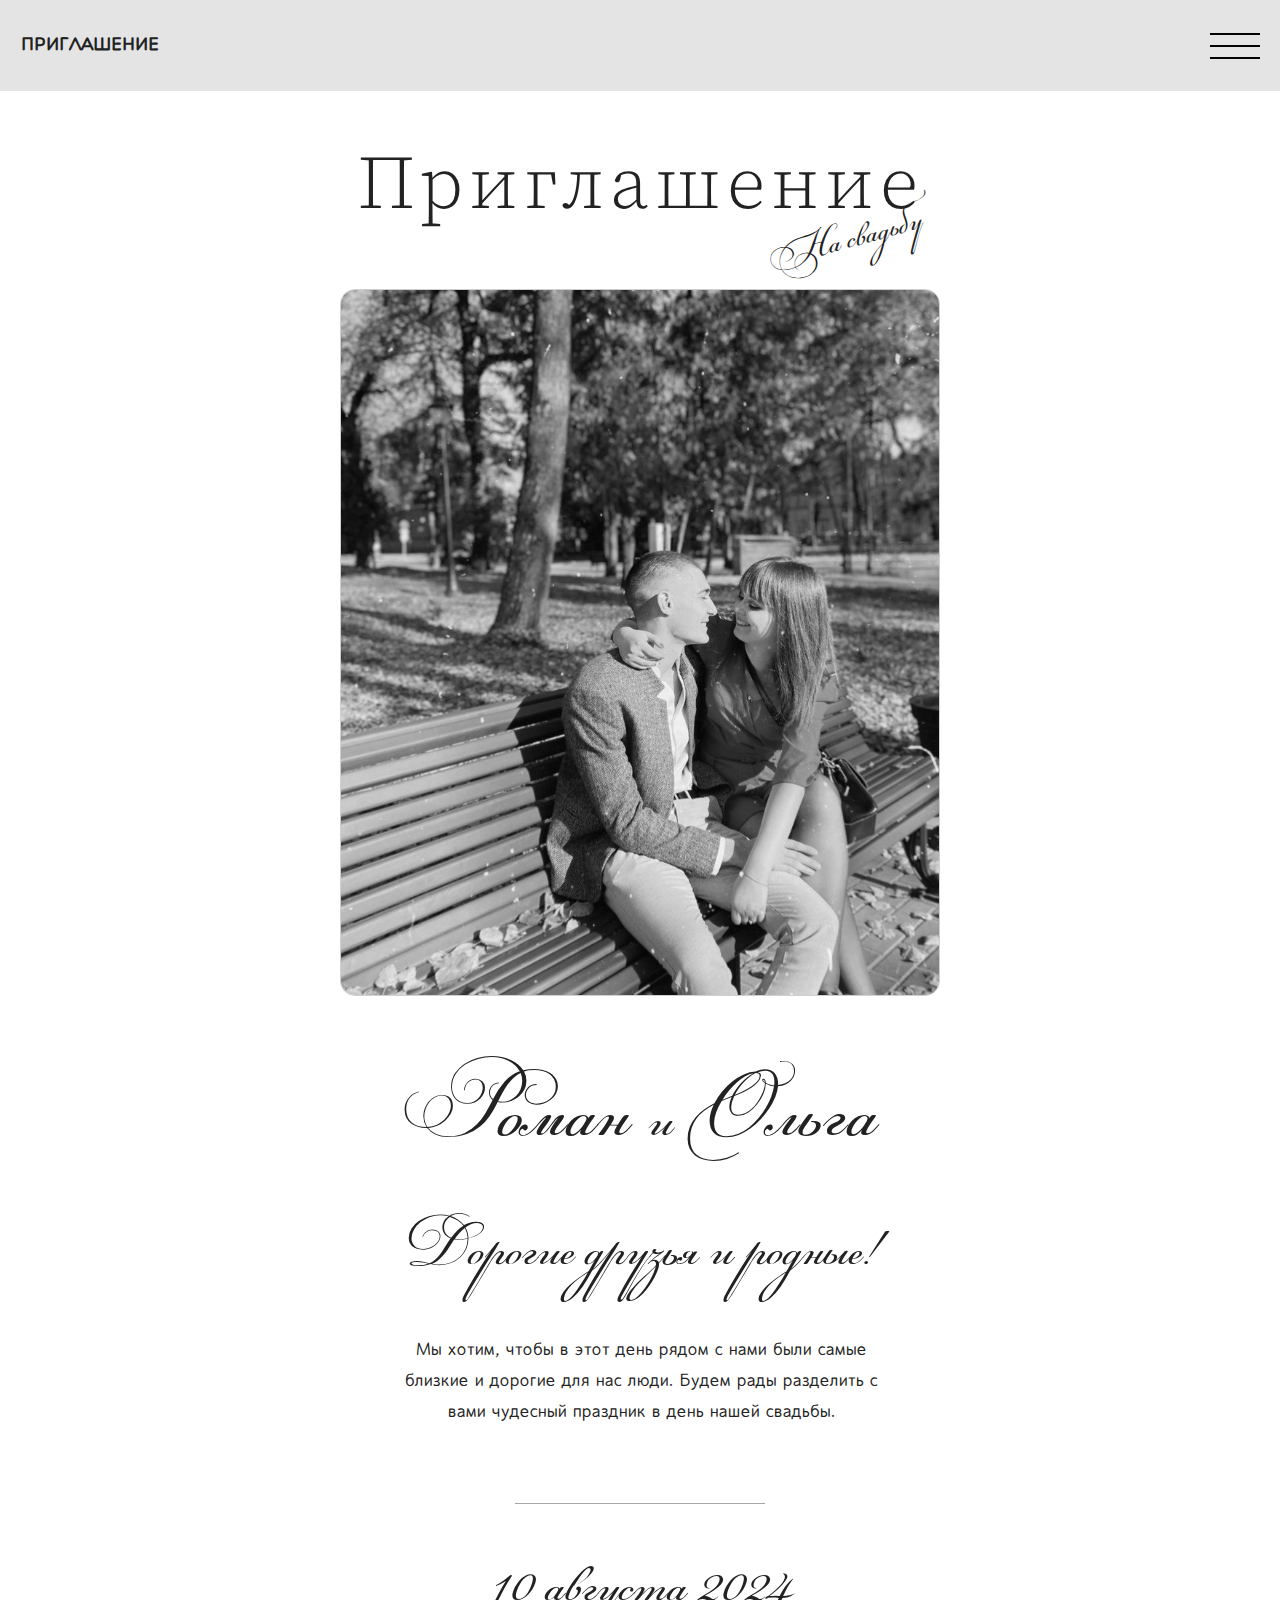
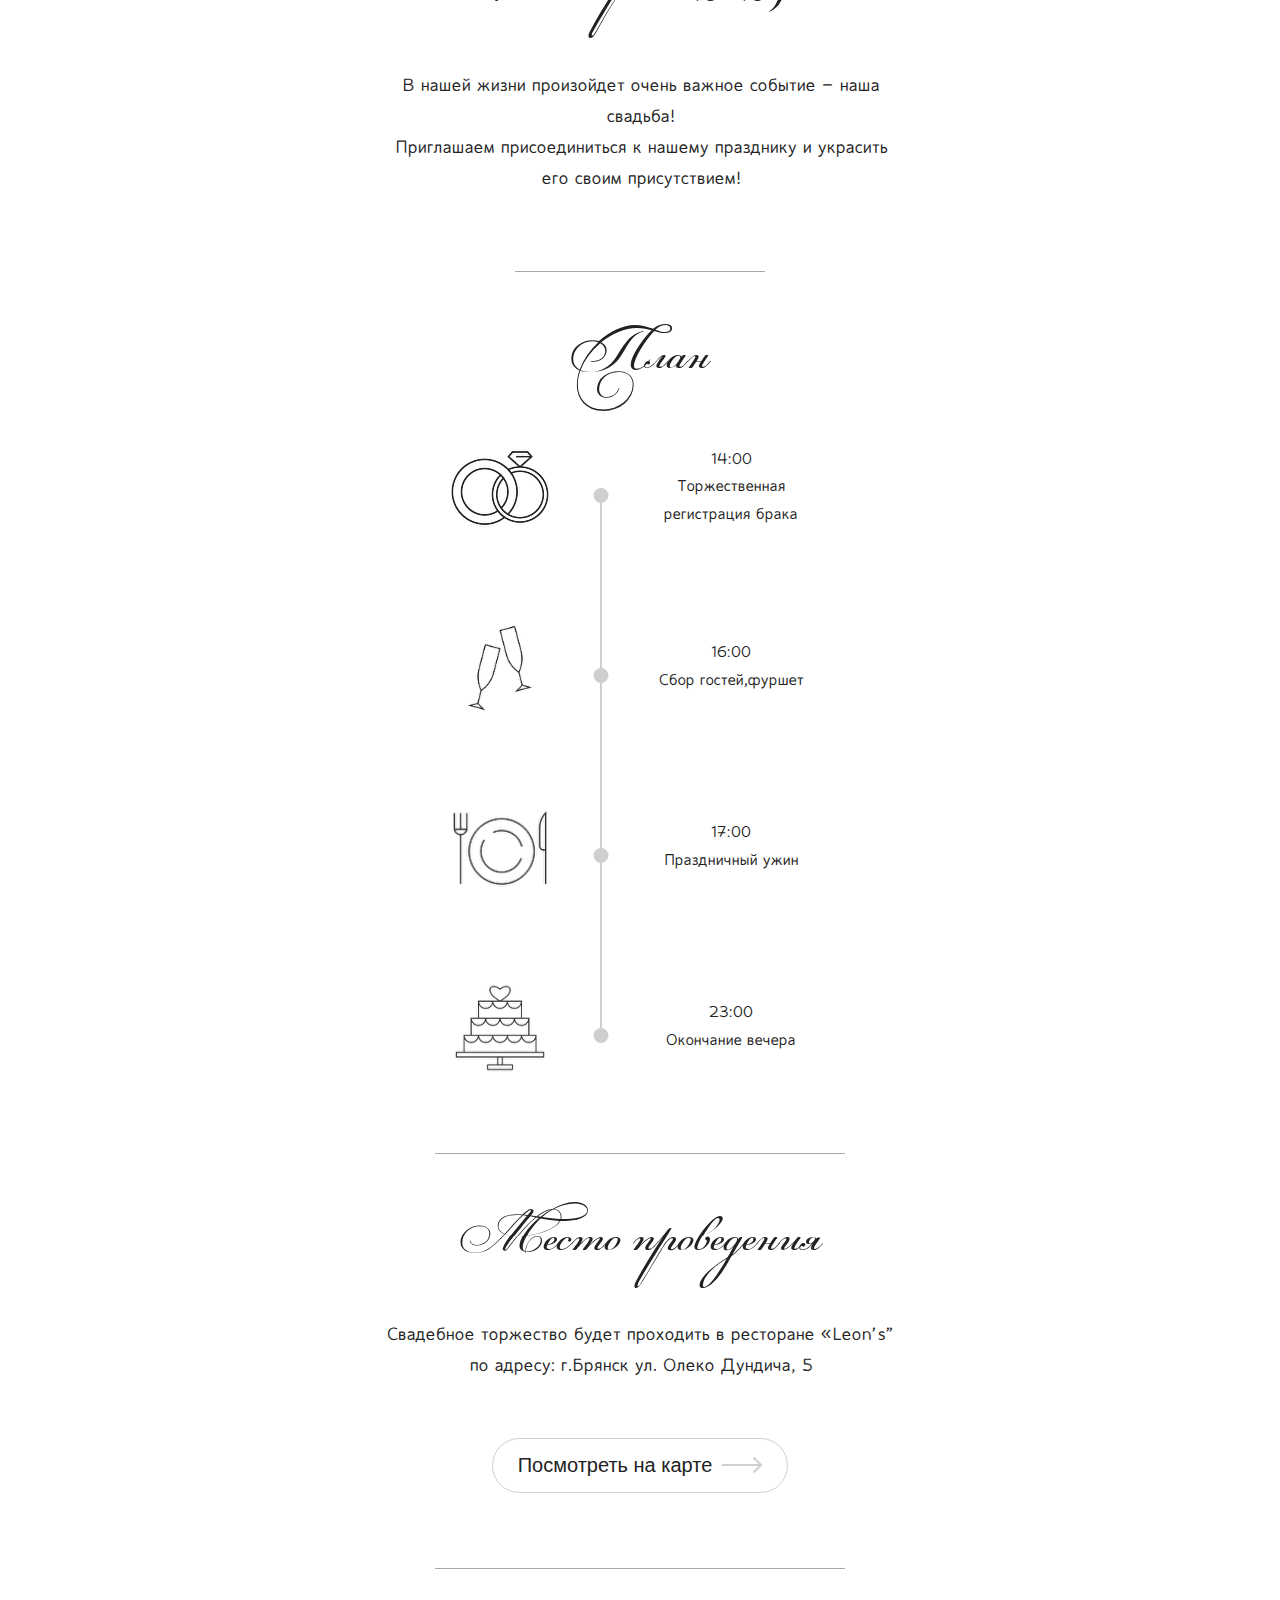
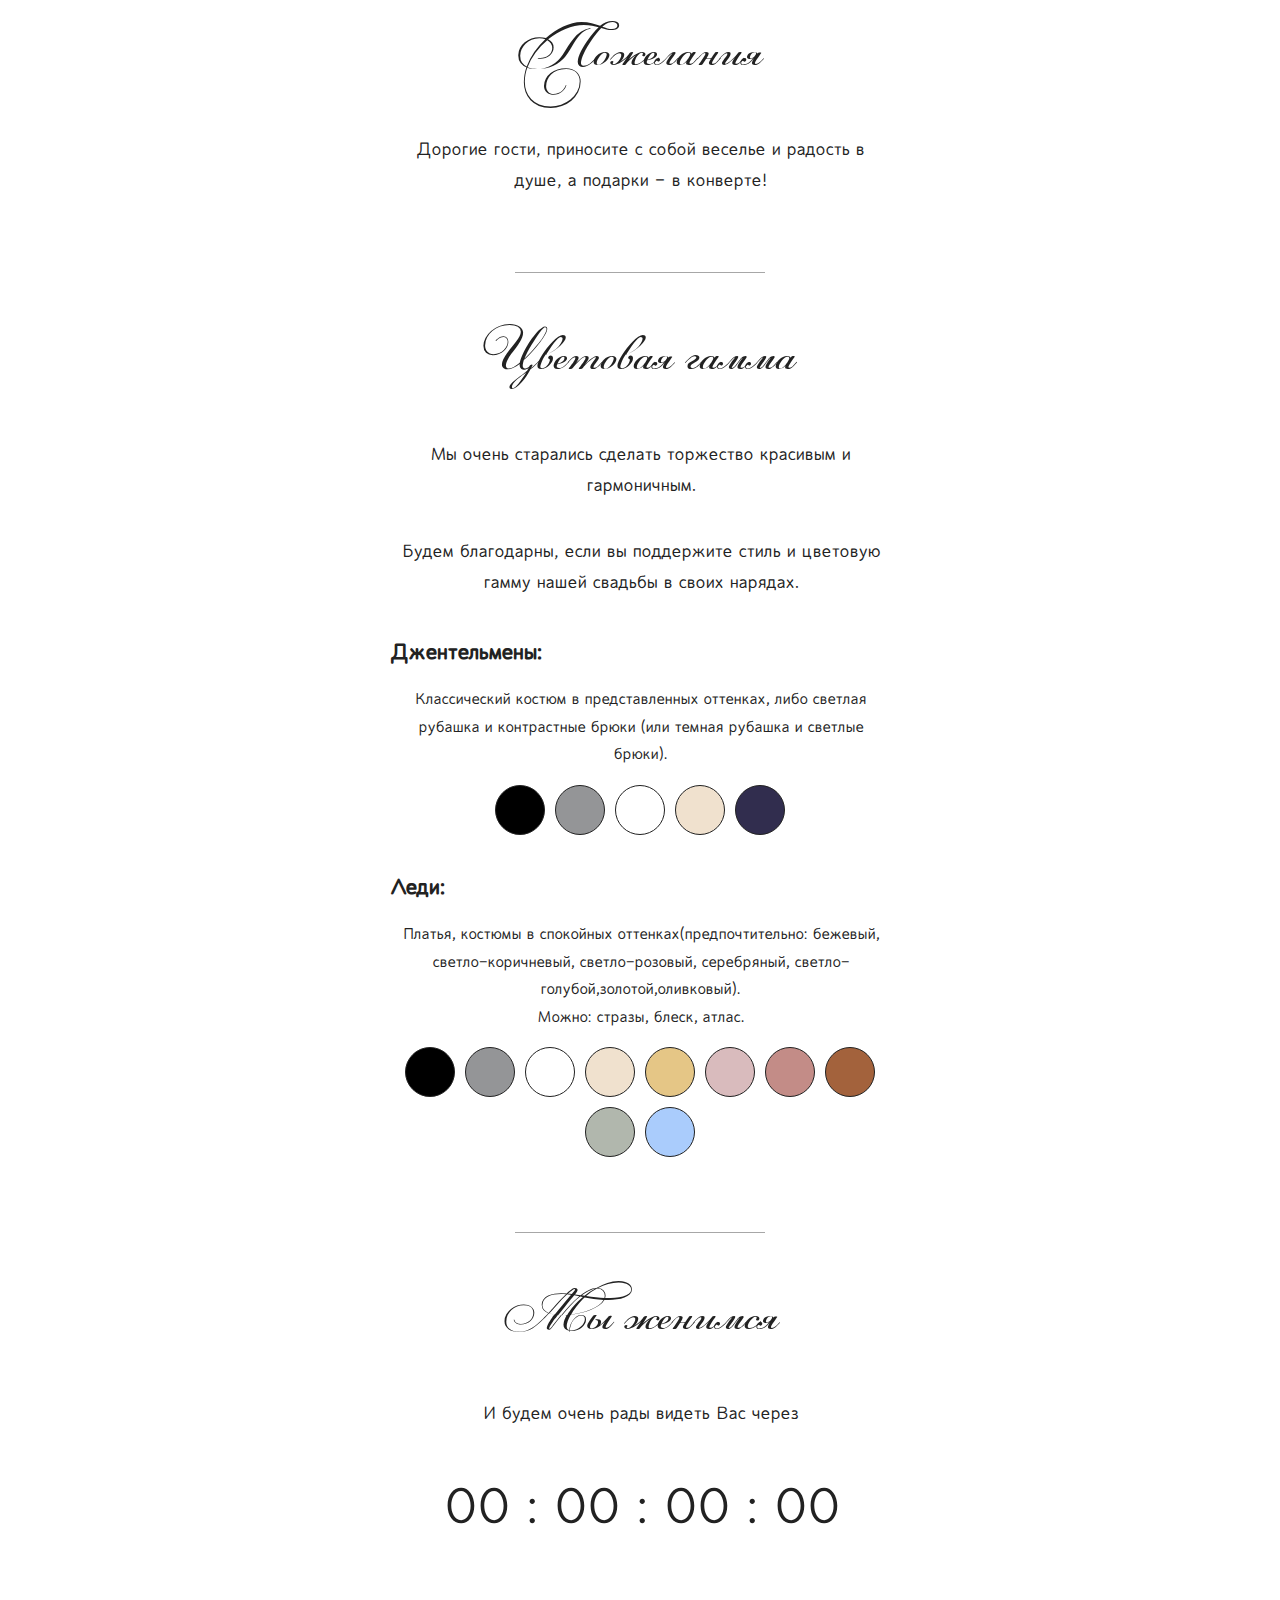
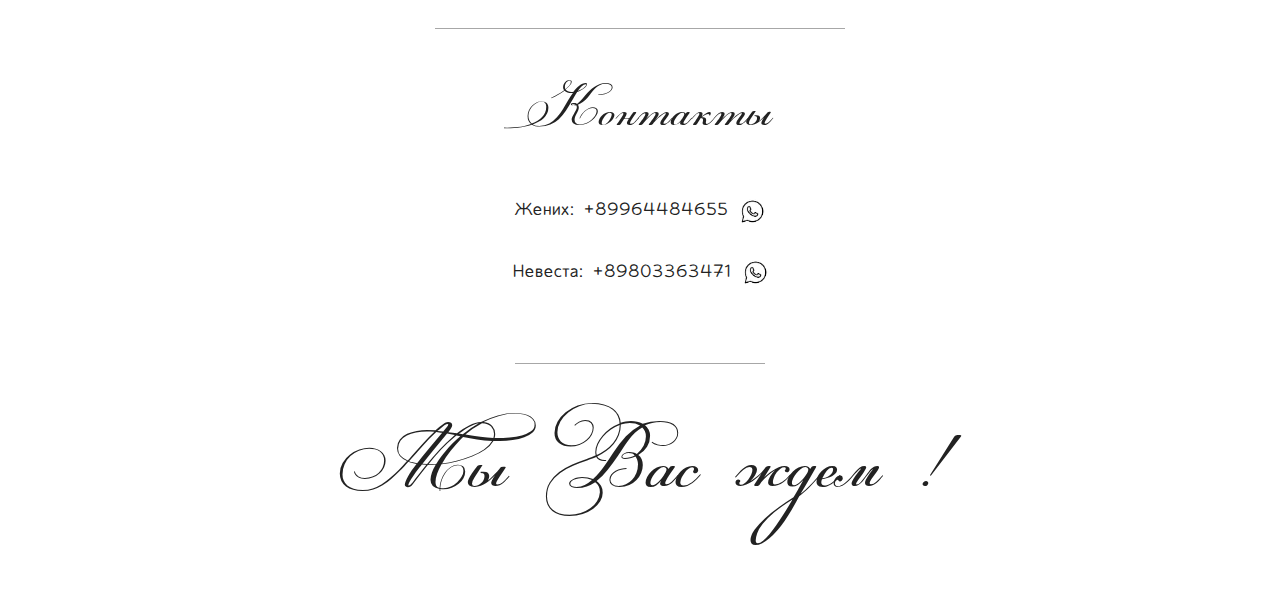
==== commit 0375f908: "tag v3: add preview img, new plan ,change map location" ====
--- a/index.html
+++ b/index.html
@@ -36,10 +36,18 @@
 	</div>
 	<main>
 		<div class="container">
+			<div class="invite-text">
+				<div class="invite-text__main">
+					Приглашение
+					<div class="invite-text__sub">
+						На свадьбу
+					</div>
+				</div>
+			</div>
+
+			<img class="main-photo" src="./src/img/main_photo_2.jpg" alt="main">
 			<div class="names">
-				<div class="names__main">Роман</div>
-				<div class="names__sub">и</div>
-				<div class="names__main">Ольга</div>
+				<div class="names__main">Роман <span class="names__sub">и</span> Ольга</div>
 			</div>
 
 			<div class="info-block" id="invite">
@@ -70,23 +78,23 @@
 				<div class="description plan__wrapper">
 					<div class="plan__item">
 						<div class="plan__img">
+							<img src="./src/img/plan_1.png" alt="">
+						</div>
+
+						<div class="plan__time">
+							<div>14:00</div>
+							<div>Торжественная регистрация брака</div>
+						</div>
+					</div>
+
+					<div class="plan__item">
+						<div class="plan__img">
 							<img src="/src/img/plan_2.png" alt="">
 						</div>
 
 						<div class="plan__time">
-							<div>15:30</div>
+							<div>16:00</div>
 							<div>Сбор гостей,фуршет</div>
-						</div>
-					</div>
-
-					<div class="plan__item">
-						<div class="plan__img">
-							<img src="./src/img/plan_1.png" alt="">
-						</div>
-
-						<div class="plan__time">
-							<div>16:00</div>
-							<div>Выездная регистрация</div>
 						</div>
 					</div>
 
@@ -119,7 +127,7 @@
 			<div class="info-block map"  id="map">
 				<h2>Место проведения</h2>
 				<div class="description">
-					Трогательная церемония и последующий уютный вечер  будут проходить в ресторане «Leon’s” <br> по адресу:  г.Брянск ул. Олеко Дундича, 5
+					Свадебное торжество будет проходить в ресторане «Leon’s” <br> по адресу:  г.Брянск ул. Олеко Дундича, 5
 				</div>
 				<button class="map__btn">
 					<p>
@@ -128,8 +136,9 @@
 					<div class="map__arrow" />
 				</button>
 				<div class="map__wrapper">
-					<script type="text/javascript" charset="utf-8" async
-						src="https://api-maps.yandex.ru/services/constructor/1.0/js/?um=constructor%3A252fe10f7a191d6874a0693f2eb930dd4487abc933e2cbe1b7acec1ec0d517e5&amp;width=100%&amp;height=450&amp;lang=ru_RU&amp;scroll=true"></script>
+					<script type="text/javascript" charset="utf-8" async src="https://api-maps.yandex.ru/services/constructor/1.0/js/?um=constructor%3A73839d88e882f482f2599731733a273291788eb9e9bed0baa373d05224631ee1&amp;width=100%&amp;height=450&amp;lang=ru_RU&amp;scroll=true">
+
+					</script>
 				</div>
 
 				<div class="separator"></div>
--- a/fonts.css
+++ b/fonts.css
@@ -12,4 +12,19 @@
 	src: local("florisel"),
 		url("/src/fonts/klukva/klukva.woff") format("woff"),
 		url("/src/fonts/klukva/klukva.ttf") format("ttf");
+}
+
+@font-face {
+	font-family: "SourceSerif";
+	font-weight: 100;
+	src: local("florisel"),
+		url("/src/fonts/sourceSerif/sourceSerif.woff") format("woff"),
+		url("/src/fonts/sourceSerif/sourceSerif.ttf") format("ttf");
+}
+
+@font-face {
+	font-family: "SourceSerif";
+	src: local("florisel"),
+		url("/src/fonts/sourceSerif/sourceSerif_Light.woff") format("woff"),
+		url("/src/fonts/sourceSerif/sourceSerif_Light.ttf") format("ttf");
 }--- a/style.css
+++ b/style.css
@@ -43,6 +43,7 @@
 button {
 	border: inherit;
 	background: inherit;
+	color: inherit;
 }
 
 h2 {
@@ -57,11 +58,35 @@
 	margin: 0 auto;
 }
 
+.invite-text {
+	display: flex;
+	justify-content: center;
+	margin-bottom: 60px;
+}
+
+.invite-text__main {
+	position: relative;
+	font-size: 75px;
+	letter-spacing: 6px;
+	font-family: 'SourceSerif';
+}
+
+.invite-text__sub {
+	position: absolute;
+	top: 90%;
+	transform: rotate(-15deg);
+	right: 0;
+	font-family: 'Florisel';
+	letter-spacing: normal;
+	font-size: 40px;
+}
+
 .names {
 	display: flex;
 	flex-direction: column;
 	font-family: 'Florisel';
-	margin-bottom: 80px;
+	margin-bottom: 10px;
+	line-height: 1.65;
 }
 
 .names__main {
@@ -69,7 +94,7 @@
 }
 
 .names__sub {
-	font-size: 90px;
+	font-size: 70px;
 }
 
 .description {
@@ -77,8 +102,16 @@
 }
 
 main {
-	margin-top: 200px;
+	margin-top: 135px;
 	text-align: center;
+}
+
+.main-photo {
+	width: 600px;
+	max-width: 100%;
+	border: 1px solid #cfcfcf;
+	border-radius: 15px;
+	margin-bottom: 40px;
 }
 
 .separator {
@@ -259,7 +292,8 @@
 	margin-bottom: 80px;
 	gap: 80px;
 }
-.plan__item:last-child{
+
+.plan__item:last-child {
 	margin-bottom: 0px;
 }
 
@@ -324,6 +358,9 @@
 
 .map__wrapper {
 	display: none;
+	border: 1px solid #cfcfcf;
+	overflow: hidden;
+	border-radius: 10px;
 }
 
 .map__wrapper.active {
@@ -390,6 +427,7 @@
 	gap: 15px;
 	font-size: 22px;
 }
+
 .colors__title {
 	font-weight: 700;
 	font-size: 30px;
@@ -436,6 +474,12 @@
 }
 
 @media (max-width: 765px) {
+	.invite-text__main {
+		font-size: 55px;
+	}
+	.invite-text__sub {
+		font-size: 35px;
+	}
 	.names__main {
 		font-size: 75px;
 	}
@@ -482,4 +526,20 @@
 	.contact__wrapper {
 		gap: 15px;
 	}
+}
+
+@media (max-width:475px) {
+	.invite-text__main {
+		font-size: 35px;
+	}
+	.invite-text__sub {
+		font-size: 28px;
+	}
+	.names__main {
+		font-size: 55px;
+	}
+
+	.names__sub {
+		font-size: 45px;
+	}
 }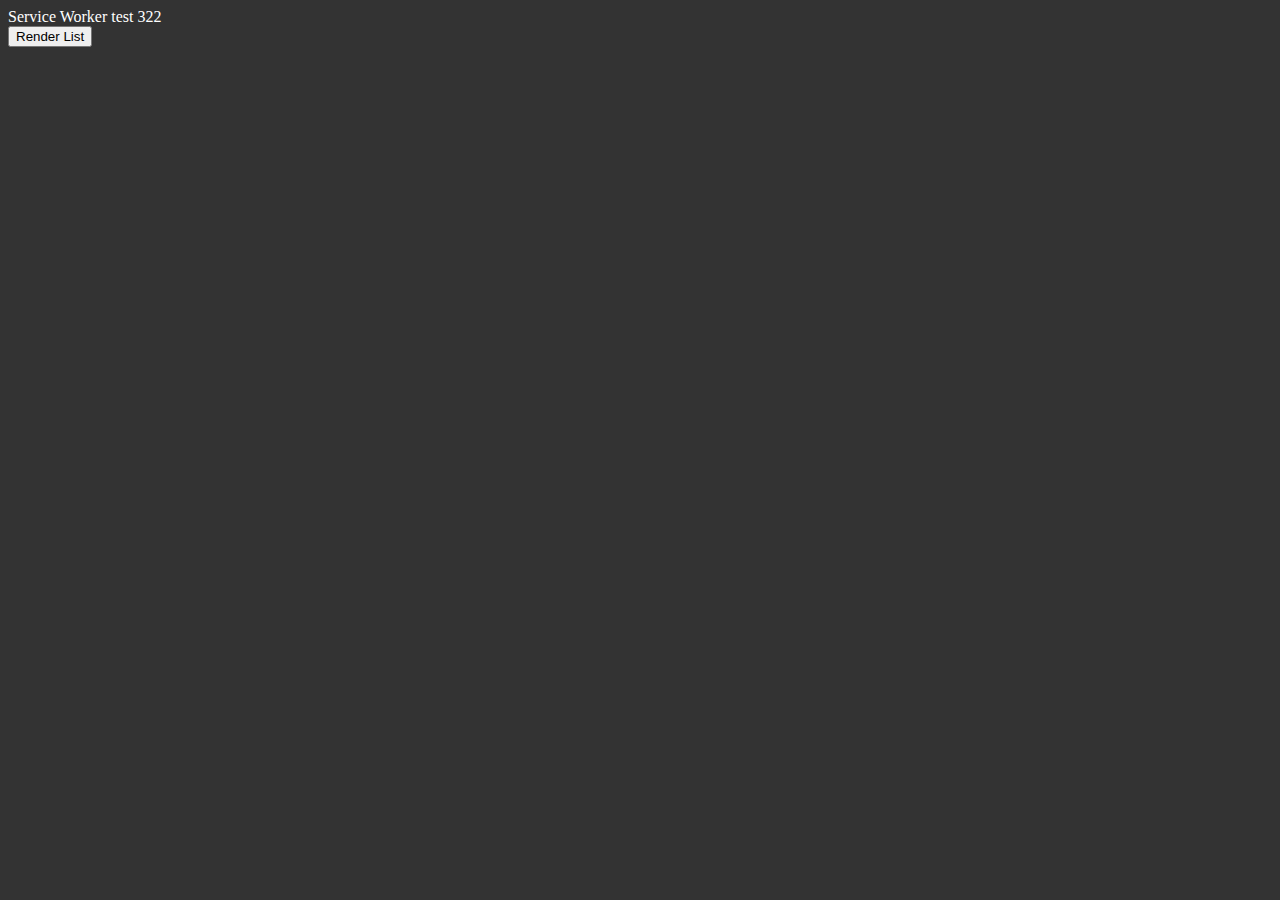
==== commit 02083e28: "v2" ====
--- a/index.html
+++ b/index.html
@@ -1,226 +1,18 @@
 <!DOCTYPE html>
 <html lang="en">
-
 <head>
 	<meta charset="UTF-8">
 	<meta name="viewport" content="width=device-width, initial-scale=1.0">
-	<link rel="stylesheet" href="./fonts.css">
 	<link rel="stylesheet" href="./style.css">
-	<title>Document</title>
+	<title>Service Worker</title>
 </head>
+<body>
+	<div class="title">
+		Service Worker test 322
+	</div>
 
-<body>
-	<header>
-		<div class="header__wrapper">
-			<div class="header__title">
-				приглашение
-			</div>
-
-			<button class="burger__btn">
-				<div class="burger__line"></div>
-			</button>
-
-		</div>
-	</header>
-	<div class="burger__overlay"></div>
-	<div class="burger__menu">
-		<button class="burger__close"></button>
-		<ul>
-			<li><a href="#invite">Приглашаем Вас!</a></li>
-			<li><a href="#plan">План</a></li>
-			<li><a href="#map">Как добраться?</a></li>
-			<li><a href="#whishes">Пожелания</a></li>
-			<li><a href="#colors">Цветовая гамма</a></li>
-			<li><a href="#contacts">Контакты</a></li>
-		</ul>
-	</div>
-	<main>
-		<div class="container">
-			<div class="invite-text">
-				<div class="invite-text__main">
-					Приглашение
-					<div class="invite-text__sub">
-						На свадьбу
-					</div>
-				</div>
-			</div>
-
-			<img class="main-photo" src="./src/img/main_photo_2.jpg" alt="main">
-			<div class="names">
-				<div class="names__main">Роман <span class="names__sub">и</span> Ольга</div>
-			</div>
-
-			<div class="info-block" id="invite">
-				<h2>Дорогие друзья и родные!</h2>
-				<div class="description">
-					Мы хотим, чтобы в этот день рядом с нами были самые близкие и дорогие для нас люди.
-					Будем рады разделить с вами чудесный праздник в день нашей свадьбы.
-				</div>
-
-				<div class="separator"></div>
-			</div>
-
-
-			<div class="info-block">
-				<h2>10 августа 2024</h2>
-				<div class="description">
-					В нашей жизни произойдет очень
-					важное событие – наша свадьба! <br>
-
-					Приглашаем присоединиться к нашему празднику и украсить его своим присутствием!
-				</div>
-
-				<div class="separator"></div>
-			</div>
-
-			<div class="plan" id="plan">
-				<h2>План</h2>
-				<div class="description plan__wrapper">
-					<div class="plan__item">
-						<div class="plan__img">
-							<img src="./src/img/plan_1.png" alt="">
-						</div>
-
-						<div class="plan__time">
-							<div>14:00</div>
-							<div>Торжественная регистрация брака</div>
-						</div>
-					</div>
-
-					<div class="plan__item">
-						<div class="plan__img">
-							<img src="/src/img/plan_2.png" alt="">
-						</div>
-
-						<div class="plan__time">
-							<div>16:00</div>
-							<div>Сбор гостей,фуршет</div>
-						</div>
-					</div>
-
-					<div class="plan__item">
-						<div class="plan__img">
-							<img src="./src/img/plan_3.png" alt="">
-						</div>
-
-						<div class="plan__time">
-							<div>17:00</div>
-							<div>Праздничный ужин</div>
-						</div>
-					</div>
-
-					<div class="plan__item">
-						<div class="plan__img">
-							<img src="/src/img/plan_4.png" alt="">
-						</div>
-
-						<div class="plan__time">
-							<div>23:00</div>
-							<div>Окончание вечера</div>
-						</div>
-					</div>
-
-				</div>
-				<div class="separator"></div>
-			</div>
-
-			<div class="info-block map"  id="map">
-				<h2>Место проведения</h2>
-				<div class="description">
-					Свадебное торжество будет проходить в ресторане «Leon’s” <br> по адресу:  г.Брянск ул. Олеко Дундича, 5
-				</div>
-				<button class="map__btn">
-					<p>
-						Посмотреть на карте
-					</p>
-					<div class="map__arrow" />
-				</button>
-				<div class="map__wrapper">
-					<script type="text/javascript" charset="utf-8" async src="https://api-maps.yandex.ru/services/constructor/1.0/js/?um=constructor%3A73839d88e882f482f2599731733a273291788eb9e9bed0baa373d05224631ee1&amp;width=100%&amp;height=450&amp;lang=ru_RU&amp;scroll=true">
-
-					</script>
-				</div>
-
-				<div class="separator"></div>
-			</div>
-
-			<div class="info-block whishes"  id="whishes">
-				<h2>Пожелания</h2>
-				<div class="description">
-					Дорогие гости, приносите с собой веселье и радость в душе,
-					а подарки - в конверте!
-				</div>
-
-				<div class="separator"></div>
-			</div>
-
-			<div class="info-block colors" id="colors">
-				<h2>Цветовая гамма</h2>
-				<div class="description">
-					Мы очень старались сделать торжество красивым и гармоничным.
-				</div>
-				<div class="description">
-					Будем благодарны, если вы поддержите стиль и цветовую гамму нашей свадьбы в своих нарядах.
-				</div>
-				<div class="colors__item">
-					<p class="colors__title">Джентельмены:</p>
-					<p>Классический костюм в представленных оттенках, либо светлая рубашка и контрастные брюки
-						(или темная рубашка и светлые брюки).
-					</p>
-					<div class="colors__wrapper man"></div>
-				</div>
-
-				<div class="colors__item">
-					<p class="colors__title">Леди:</p>
-					<p>Платья, костюмы в спокойных оттенках(предпочтительно: бежевый, светло-коричневый,
-						светло-розовый, серебряный, светло-голубой,золотой,оливковый). <br>
-
-						Можно: стразы, блеск, атлас.
-					</p>
-					<div class="colors__wrapper woman"></div>
-				</div>
-
-				<div class="separator"></div>
-			</div>
-
-
-			<div class="info-block merryed">
-				<h2>Мы женимся</h2>
-				<div class="description">
-					И будем очень рады видеть Вас через
-				</div>
-
-				<div class="merryed__timer">
-					00 : 00 : 00 : 00
-				</div>
-
-				<div class="separator"></div>
-			</div>
-
-			<div class="info-block contact" id="contacts">
-				<h2>Контакты</h2>
-				<div class="contact__wrapper description">
-					<div class="contact__item">Жених:
-						<a href="tel:89964484655">+89964484655</a>
-						<img src="./src/img/phone.png" alt="">
-					</div>
-					<div class="contact__item">Невеста:
-						<a href="tel:89803363471">+89803363471</a>
-						<img src="./src/img/phone.png" alt="">
-					</div>
-				</div>
-
-				<div class="separator"></div>
-			</div>
-
-			<div class="info-block end">
-				<h2>Мы Вас ждем !</h2>
-			</div>
-		</div>
-	</main>
-
-	<script type="module" src="./script.js"></script>
-
+	<button id="fetchButton">Render List</button>
+	<div id="list"></div>
+	<script src="./main.js" type="module"></script>
 </body>
-
 </html>--- a/style.css
+++ b/style.css
@@ -1,545 +1,4 @@
-* {
-	margin: 0;
-	padding: 0;
-	box-sizing: border-box;
-}
-
-html {
-	scroll-behavior: smooth;
-	scroll-padding-top: 110px;
-}
-
 body {
-	margin: 0;
-	padding: 0;
-	overflow-x: hidden;
-	color: #222222;
-	line-height: 1.25;
-	font-family: 'Klukva';
-}
-
-h1,
-h2,
-h3,
-a,
-p,
-ul,
-li {
-	font-size: inherit;
-	padding: 0;
-	margin: 0;
-}
-
-a {
-	color: inherit;
-	text-decoration: none;
-}
-
-ul,
-li {
-	list-style: none;
-}
-
-button {
-	border: inherit;
-	background: inherit;
-	color: inherit;
-}
-
-h2 {
-	font-size: 65px;
-	font-weight: 400;
-	font-family: 'Florisel';
-}
-
-.container {
-	max-width: 850px;
-	padding: 0 15px;
-	margin: 0 auto;
-}
-
-.invite-text {
-	display: flex;
-	justify-content: center;
-	margin-bottom: 60px;
-}
-
-.invite-text__main {
-	position: relative;
-	font-size: 75px;
-	letter-spacing: 6px;
-	font-family: 'SourceSerif';
-}
-
-.invite-text__sub {
-	position: absolute;
-	top: 90%;
-	transform: rotate(-15deg);
-	right: 0;
-	font-family: 'Florisel';
-	letter-spacing: normal;
-	font-size: 40px;
-}
-
-.names {
-	display: flex;
-	flex-direction: column;
-	font-family: 'Florisel';
-	margin-bottom: 10px;
-	line-height: 1.65;
-}
-
-.names__main {
-	font-size: 100px;
-}
-
-.names__sub {
-	font-size: 70px;
-}
-
-.description {
-	font-size: 25px;
-}
-
-main {
-	margin-top: 135px;
-	text-align: center;
-}
-
-.main-photo {
-	width: 600px;
-	max-width: 100%;
-	border: 1px solid #cfcfcf;
-	border-radius: 15px;
-	margin-bottom: 40px;
-}
-
-.separator {
-	width: 50%;
-	height: 1px;
-	background-color: #a7a7a7;
-	margin: 40px auto 0;
-}
-
-header {
-	position: fixed;
-	z-index: 1;
-	top: 0;
-	left: 0;
-	padding: 30px 20px;
-	width: 100%;
-	background-color: #e4e4e4;
-}
-
-.header__wrapper {
-	display: flex;
-	justify-content: space-between;
-	align-items: center;
-	width: 100%;
-}
-
-.header__title {
-	color: #222222;
-	font-size: 25px;
-	font-weight: 700;
-	text-transform: uppercase;
-}
-
-.burger__btn {
-	display: flex;
-	flex-direction: column;
-	gap: 10px;
-	width: 50px;
-	cursor: pointer;
-	transition: .2s;
-}
-
-.burger__btn:hover {
-	transform: scale(1.1);
-}
-
-.burger__btn::before,
-.burger__btn::after {
-	content: '';
-	width: 100%;
-	height: 2px;
-	background: black;
-}
-
-.burger__line {
-	width: 100%;
-	height: 2px;
-	background: black;
-}
-
-.burger__btn.active {
-	gap: 0px;
-}
-
-.burger__btn.active::after {
-	transform: rotate(45deg);
-}
-
-.burger__btn.active::before {
-	transform: rotate(-45deg);
-}
-
-.burger__btn.active .burger__line {
-	display: none;
-}
-
-.burger__menu {
-	position: fixed;
-	z-index: 3;
-	top: 0;
-	right: -100%;
-	padding: 65px 45px 0;
-	height: 100%;
-	background: #a7a7a7;
-	transition: .25s;
-	color: #ffffff;
-}
-
-.burger__menu ul {
-	display: flex;
-	flex-direction: column;
-	font-size: 24px;
-	gap: 20px;
-}
-
-.burger__menu ul li {
-	transition: .25s;
-}
-
-.burger__menu ul li:hover {
-	color: rgb(76, 77, 73);
-	transform: scale(1.1);
-}
-
-.burger__menu.active {
-	right: 0;
-}
-
-.burger__overlay {
-	display: none;
-	position: fixed;
-	z-index: 2;
-	top: 0;
-	left: 0;
-	width: 100%;
-	height: 100%;
-	background: rgba(0, 0, 0, 0.5);
-}
-
-.active.burger__overlay {
-	display: block;
-}
-
-.burger__close {
-	position: absolute;
-	top: 15px;
-	right: 15px;
-	width: 25px;
-	height: 25px;
-	transition: .2s;
-	padding: 3px;
-	cursor: pointer;
-}
-
-.burger__close::before,
-.burger__close::after {
-	content: '';
-	position: absolute;
-	top: 50%;
-	left: 0;
-	width: 100%;
-	height: 2px;
-	transform: rotate(45deg);
-	background: #ffffff;
-}
-
-.burger__close::after {
-	transform: rotate(-45deg);
-}
-
-.burger__close:hover {
-	transform: scale(1.2);
-}
-
-.info-block {
-	display: flex;
-	flex-direction: column;
-	max-width: 500px;
-	margin: 0 auto;
-	gap: 35px;
-	margin-bottom: 50px;
-}
-
-/* ====== PLAN ===== */
-
-.plan {
-	display: flex;
-	flex-direction: column;
-	gap: 35px;
-	margin-bottom: 50px;
-}
-
-.plan__item {
-	display: flex;
-	align-items: center;
-	justify-content: center;
-	height: 100px;
-	margin-bottom: 80px;
-	gap: 80px;
-}
-
-.plan__item:last-child {
-	margin-bottom: 0px;
-}
-
-.plan__time {
-	position: relative;
-	display: flex;
-	flex-direction: column;
-	justify-content: center;
-	height: 100%;
-	width: 200px;
-	font-size: 22px;
-}
-
-.plan__time::after,
-.plan__time::before {
-	content: '';
-	display: block;
-	position: absolute;
-	top: 0;
-	left: -30px;
-	background: #cfcfcf;
-}
-
-.plan__time::after {
-	width: 15px;
-	height: 15px;
-	border-radius: 50%;
-	top: 50%;
-	left: -29px;
-	transform: translateX(-50%);
-}
-
-.plan__time::before {
-	width: 2px;
-	height: calc(100% + 80px);
-}
-
-.plan__item:first-child .plan__time::before {
-	height: calc(50% + 80px);
-	top: 50%;
-}
-
-.plan__item:last-child .plan__time::before {
-	height: 50%;
-}
-
-.plan__img {
-	width: 100px;
-	height: 100px;
-}
-
-.plan__img img {
-	width: 100%;
-	object-fit: contain;
-}
-
-
-/* MAP */
-.info-block.map {
-	max-width: 100%;
-}
-
-.map__wrapper {
-	display: none;
-	border: 1px solid #cfcfcf;
-	overflow: hidden;
-	border-radius: 10px;
-}
-
-.map__wrapper.active {
-	display: block;
-}
-
-.map__btn {
-	display: flex;
-	align-self: center;
-	align-items: center;
-	gap: 10px;
-	font-size: 20px;
-	margin-top: 20px;
-	padding: 15px 25px;
-	border-radius: 35px;
-	border: 1px solid #cfcfcf;
-	cursor: pointer;
-	transition: .2s;
-}
-
-.map__arrow {
-	position: relative;
-	width: 40px;
-	height: 2px;
-	background: #cfcfcf;
-}
-
-.map__arrow::after,
-.map__arrow::before {
-	content: '';
-	position: absolute;
-	width: 10px;
-	height: 2px;
-	right: 0;
-	background: #cfcfcf;
-}
-
-.map__arrow::after {
-	transform: translateY(-4px) rotate(45deg);
-}
-
-.map__arrow::before {
-	transform: translateY(4px) rotate(-45deg);
-}
-
-.colors__wrapper {
-	display: flex;
-	align-items: center;
-	flex-wrap: wrap;
-	justify-content: center;
-	gap: 10px;
-}
-
-.colors__color {
-	width: 50px;
-	height: 50px;
-	border-radius: 50%;
-	border: 1px solid;
-}
-
-.colors__item {
-	display: flex;
-	flex-direction: column;
-	gap: 15px;
-	font-size: 22px;
-}
-
-.colors__title {
-	font-weight: 700;
-	font-size: 30px;
-	text-align: start;
-}
-
-/* merryed__timer */
-
-.info-block.merryed {
-	max-width: 100%;
-}
-
-.merryed__timer {
-	font-size: 70px;
-}
-
-/* contact__wrapper */
-
-.contact__wrapper {
-	display: flex;
-	flex-direction: column;
-	gap: 30px;
-}
-
-.contact__item {
-	display: flex;
-	justify-content: center;
-	align-items: center;
-	gap: 10px;
-}
-
-.contact__item img {
-	width: 30px;
-	height: 30px;
-}
-
-.info-block.end {
-	max-width: 100%;
-}
-
-.info-block.end h2 {
-	word-spacing: 20px;
-	font-size: 100px;
-}
-
-@media (max-width: 765px) {
-	.invite-text__main {
-		font-size: 55px;
-	}
-	.invite-text__sub {
-		font-size: 35px;
-	}
-	.names__main {
-		font-size: 75px;
-	}
-
-	.names__sub {
-		font-size: 70px;
-	}
-
-	h2 {
-		font-size: 50px;
-	}
-
-	.info-block {
-		gap: 10px;
-		margin-bottom: 30px
-	}
-
-	.description {
-		font-size: 20px;
-	}
-
-	.merryed__timer {
-		font-size: 55px;
-	}
-
-	.info-block.end h2 {
-		font-size: 55px;
-		word-spacing: 5px;
-	}
-
-	.plan__wrapper {
-		margin-top: 20px;
-	}
-
-	.plan__item {
-		margin-bottom: 35px;
-	}
-
-	.map__btn {
-		font-size: 16px;
-		padding: 10px 15px;
-	}
-
-	.contact__wrapper {
-		gap: 15px;
-	}
-}
-
-@media (max-width:475px) {
-	.invite-text__main {
-		font-size: 35px;
-	}
-	.invite-text__sub {
-		font-size: 28px;
-	}
-	.names__main {
-		font-size: 55px;
-	}
-
-	.names__sub {
-		font-size: 45px;
-	}
+	background-color: #333;
+	color: #fff;
 }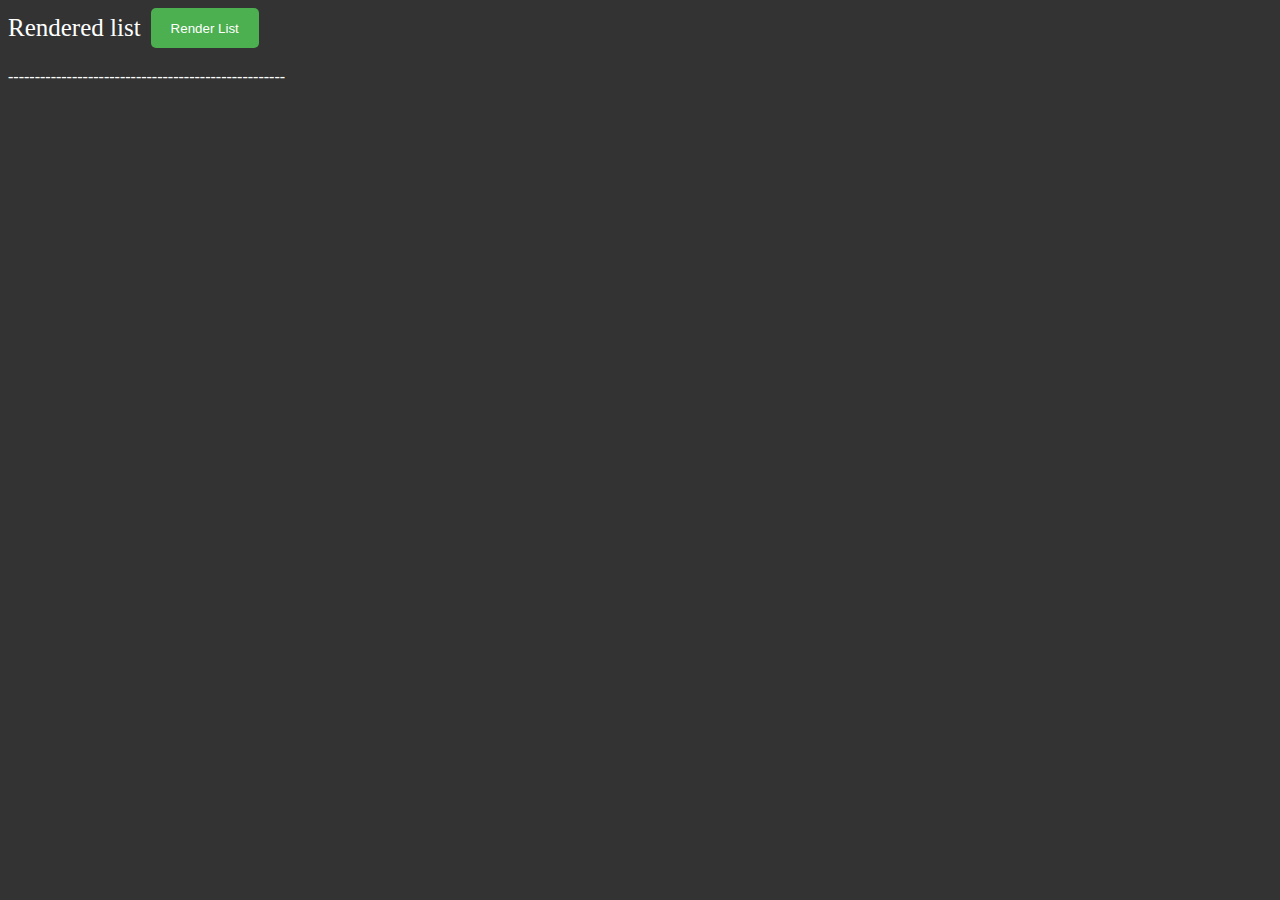
==== commit b076a063: "v5" ====
--- a/index.html
+++ b/index.html
@@ -7,12 +7,15 @@
 	<title>Service Worker</title>
 </head>
 <body>
-	<div class="title">
-		Service Worker test 322
+	<div class="title__wrapper">
+		<div class="title">
+			Rendered list
+		</div>
+		<button id="fetchButton">Render List</button>
 	</div>
 
-	<button id="fetchButton">Render List</button>
-	<div id="list"></div>
+	<div style="margin: 20px 0;">----------------------------------------------------</div>
+	<div id="list" class="list"></div>
 	<script src="./main.js" type="module"></script>
 </body>
 </html>--- a/style.css
+++ b/style.css
@@ -1,4 +1,52 @@
 body {
 	background-color: #333;
 	color: #fff;
-}+	overflow-x: hidden;
+}
+
+.title__wrapper {
+	display: flex;
+	align-items: center;
+	gap: 10px;
+}
+
+.title__wrapper button {
+	padding: 10px 20px;
+	background-color: #4CAF50;
+	color: #fff;
+	border: none;
+	border-radius: 5px;
+	height: 40px;
+}
+
+.title{
+	font-size: 25px;
+	font-weight: 500;
+}
+
+.list {
+	display: grid;
+	grid-template-columns: repeat(3, 1fr);
+	width: 100dvw;
+}
+
+.list__item {
+	display: flex;
+	flex-direction: column;
+	gap: 3px;
+	margin: 10px 0;
+	padding: 0px 15px ;
+	max-width: 350px;
+	word-break: break-all;
+}
+
+.list__item__title {
+	font-size: 18px;
+	font-weight: 600;
+	color: #ffa284;
+}
+
+.list__item__title span {
+	font-size: 14px;
+	color: #ffe0b9;
+}
